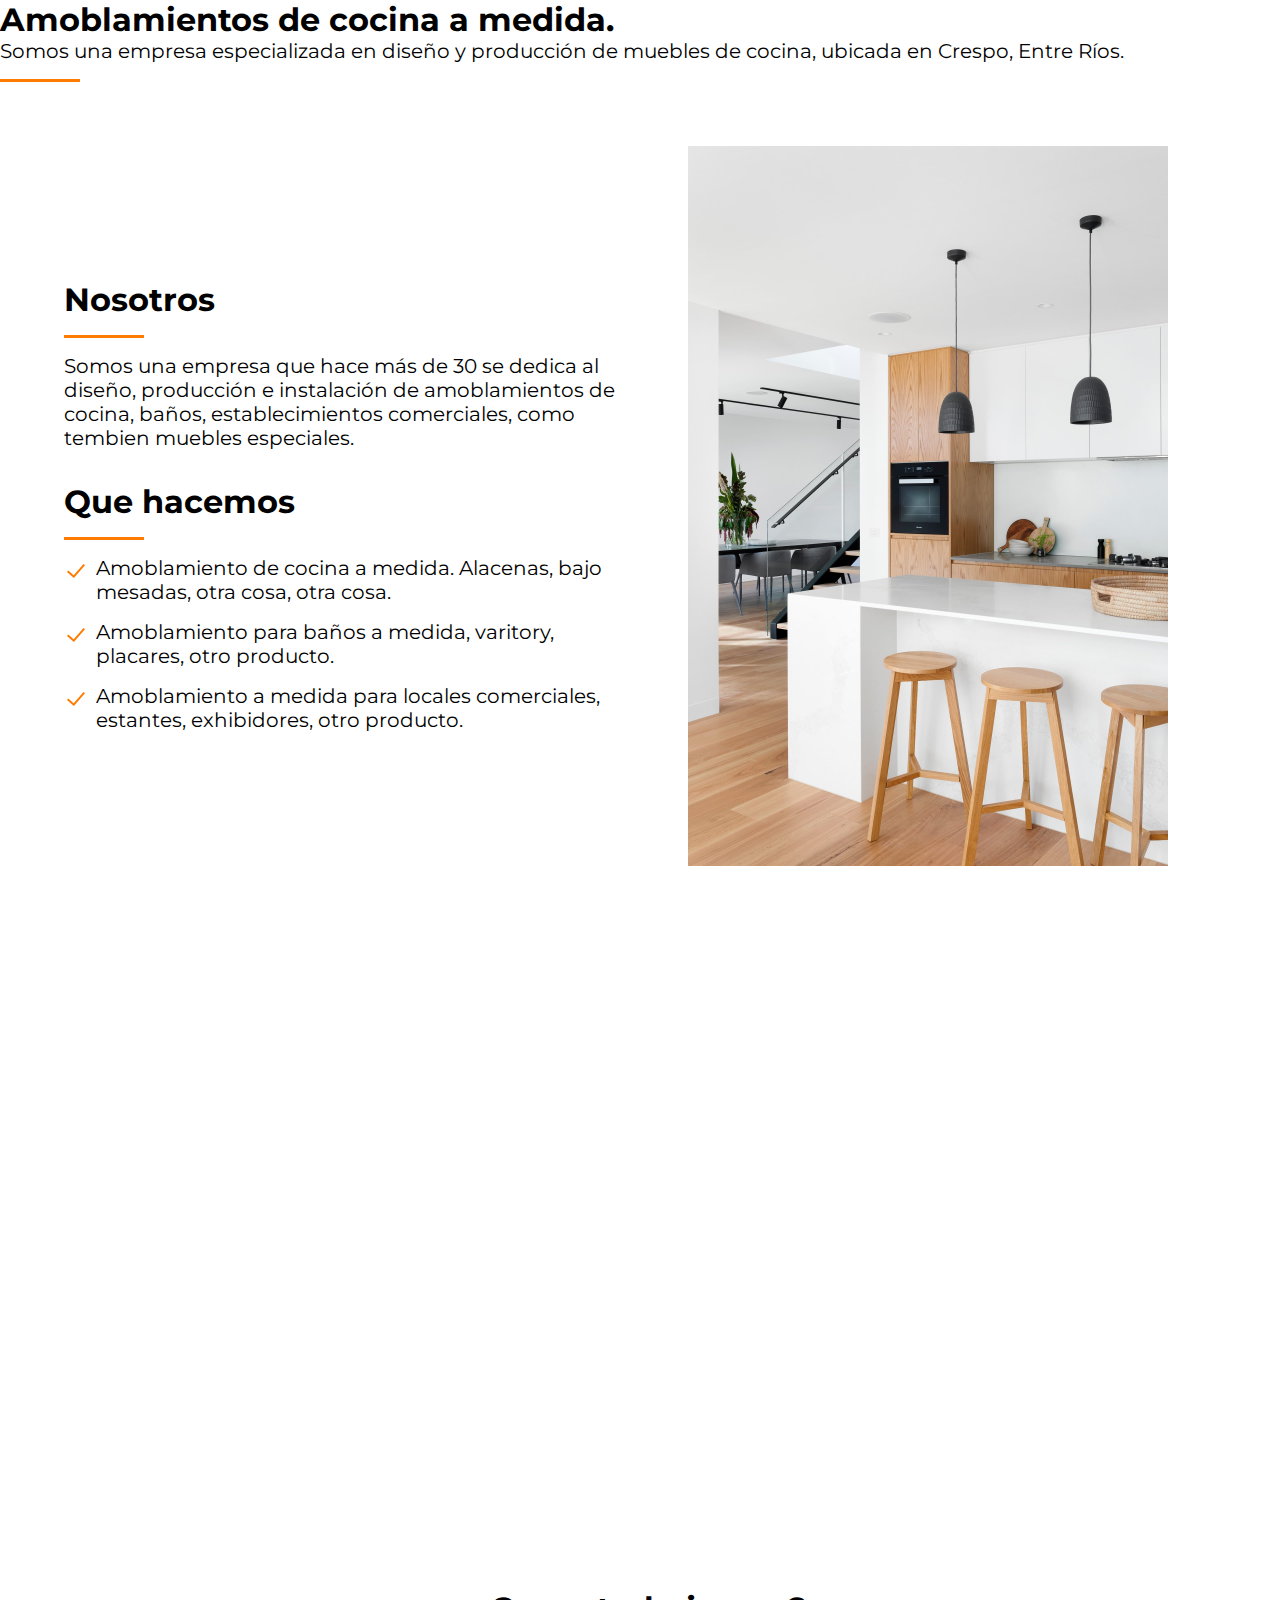
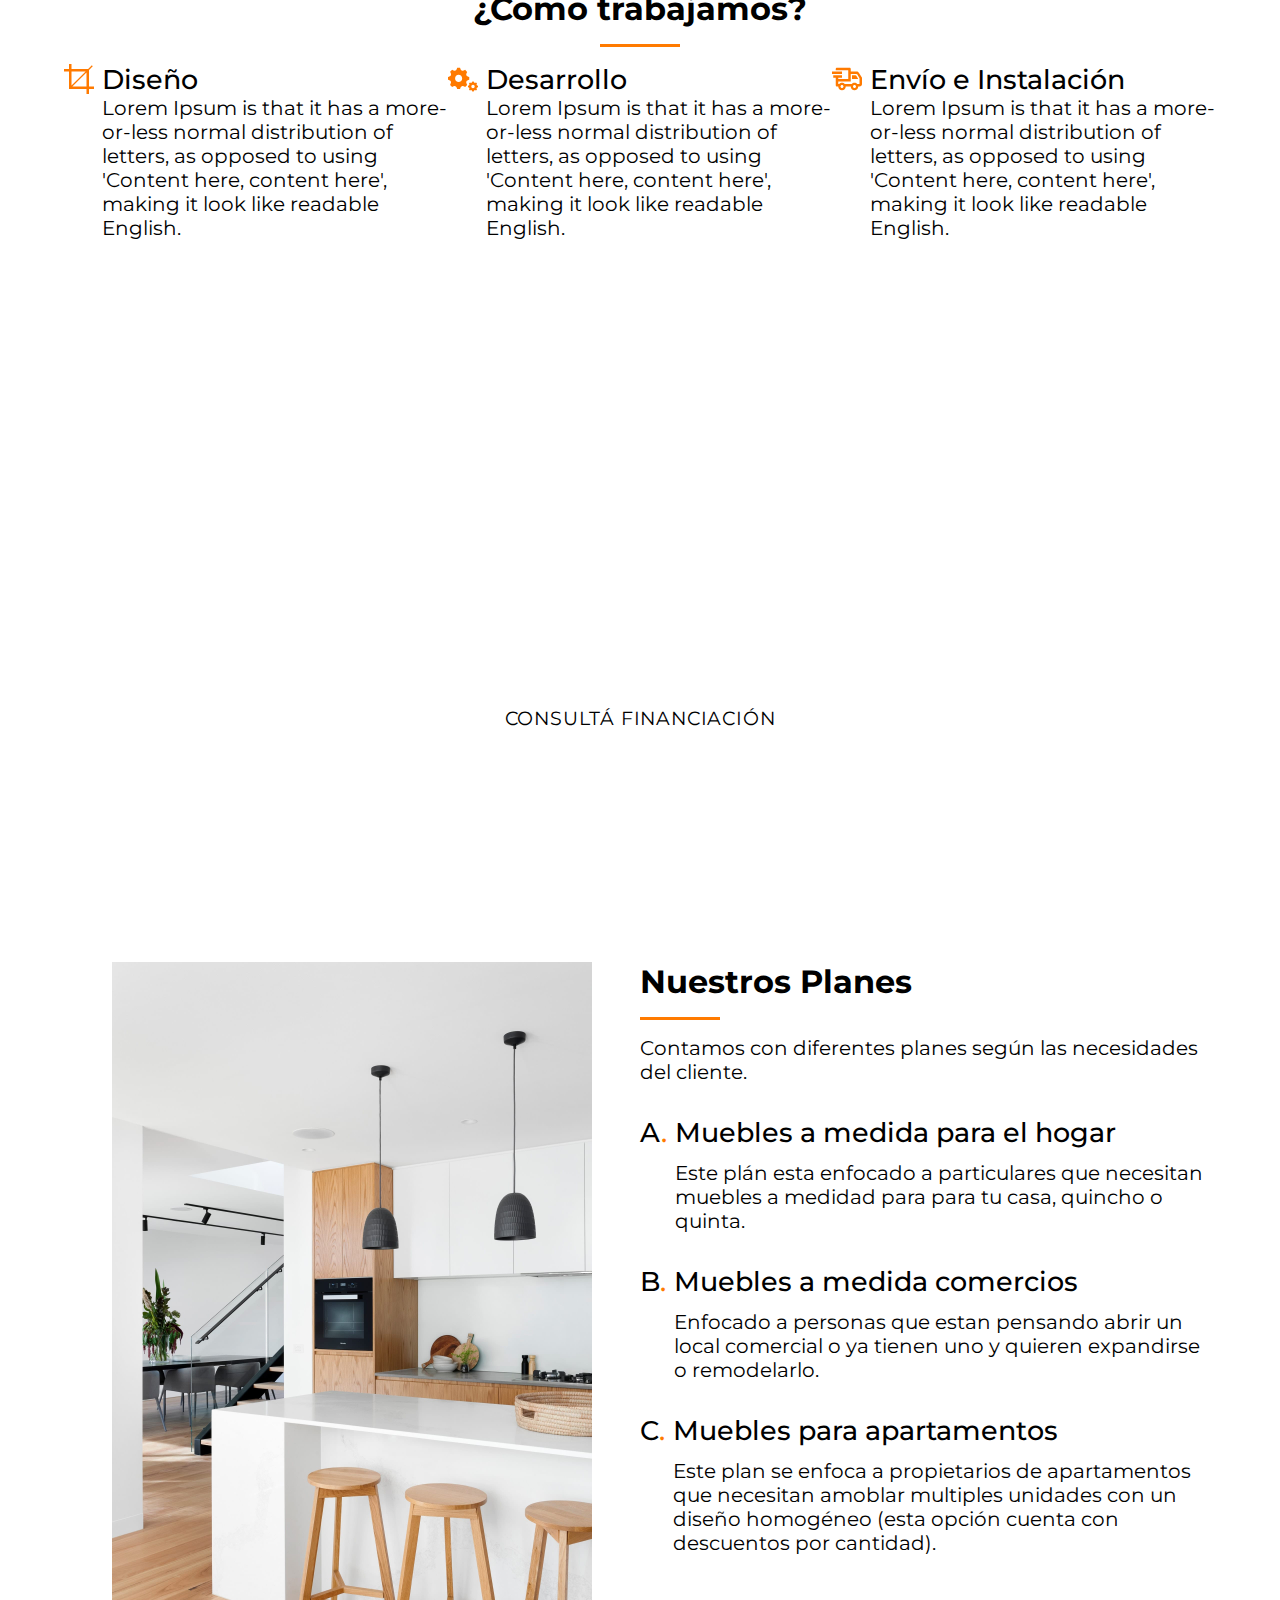
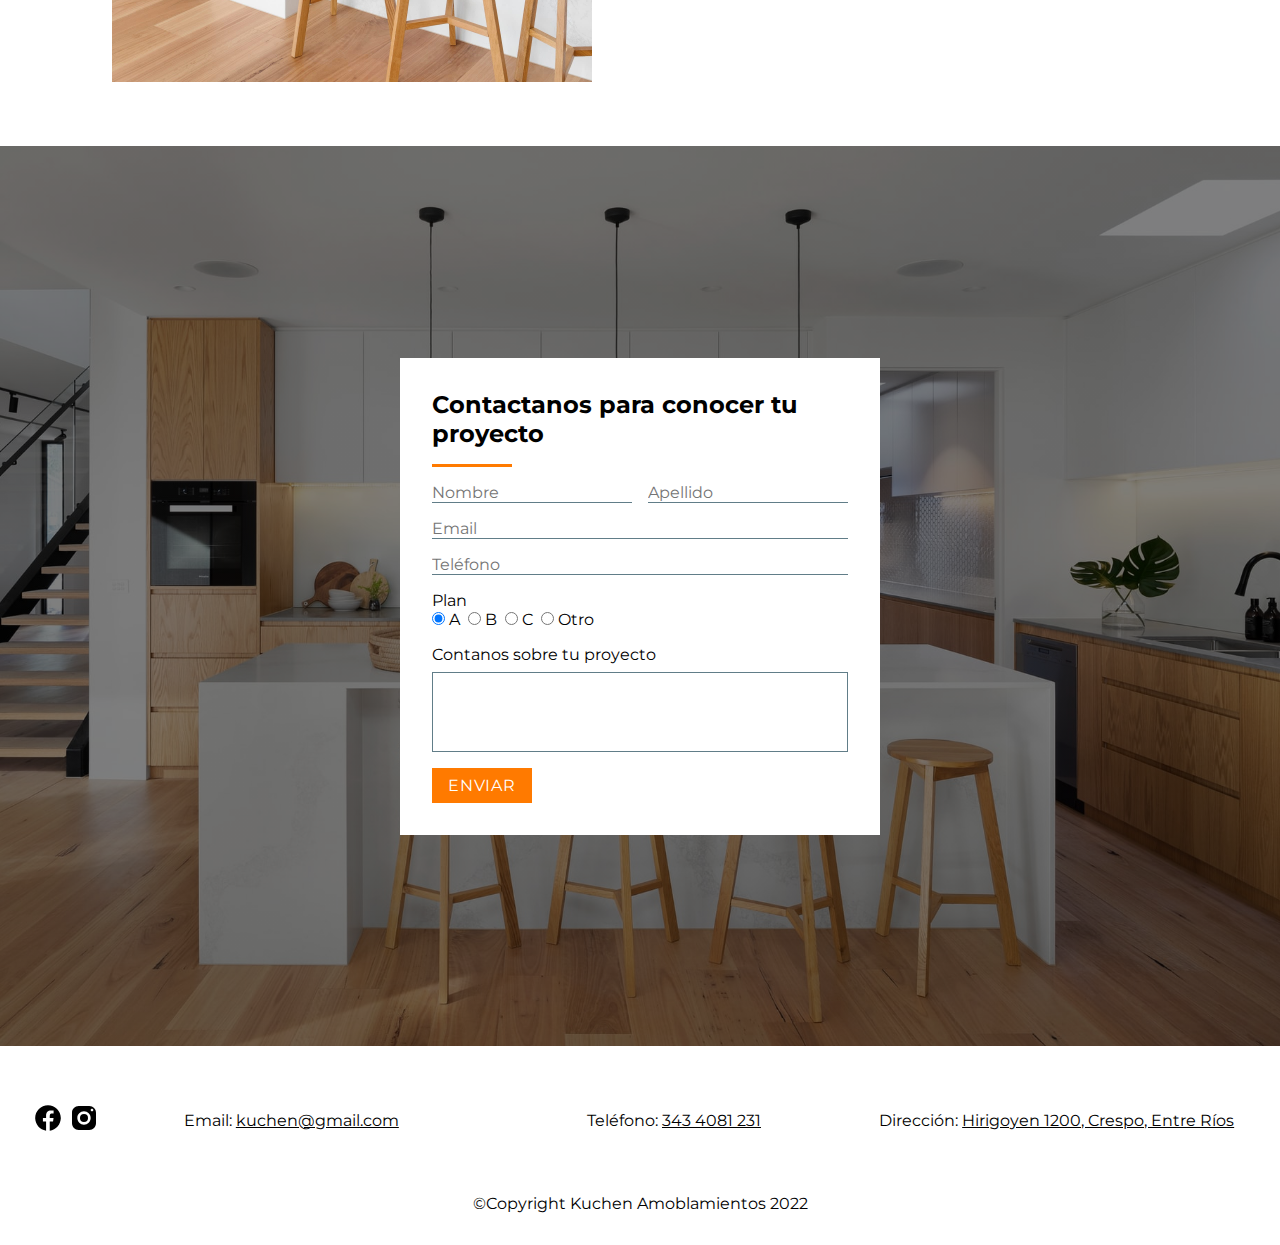
==== index.html @ b5114bfd "first commit" ====
<!DOCTYPE html>
<html lang="en">
    <head>
        <meta charset="UTF-8" />
        <meta http-equiv="X-UA-Compatible" content="IE=edge" />
        <meta name="viewport" content="width=device-width, initial-scale=1.0" />
        <title>Document</title>

        <link rel="stylesheet" href="./css/main.css" />
    </head>
    <body>
        <main>
        <section class="section1">
            <div>
                <h1>Amoblamientos de cocina a medida<span>.</span></h1>
                <p>
                    Somos una empresa especializada en diseño y producción de
                    muebles de cocina, ubicada en Crespo, Entre Ríos.
                </p>
                <span class="line-1"></span>
            </div>
        </section>

        <section class="section2">
            <div class="section2__left">
                <div>
                    <h2>Nosotros</h2>
                    <span class="line-1"></span>
                    <p>
                        Somos una empresa que hace más de 30 se dedica al
                        diseño, producción e instalación de amoblamientos de
                        cocina, baños, establecimientos comerciales, como
                        tembien muebles especiales.
                    </p>
                </div>
                <div>
                    <h2>Que hacemos</h2>
                    <span class="line-1"></span>
                    <div class="about__services">
                        <img
                            src="./assets/svg/check.svg"
                            alt="diseño de muebles de cocina"
                        />
                        <p>
                            Amoblamiento de cocina a medida. Alacenas, bajo
                            mesadas, otra cosa, otra cosa.
                        </p>
                        <img
                            src="./assets/svg/check.svg"
                            alt="diseño de muebles para baños"
                        />
                        <p>
                            Amoblamiento para baños a medida, varitory,
                            placares, otro producto.
                        </p>
                        <img
                            src="./assets/svg/check.svg"
                            alt="diseño de muebles comerciales"
                        />
                        <p>
                            Amoblamiento a medida para locales comerciales,
                            estantes, exhibidores, otro producto.
                        </p>
                    </div>
                </div>
            </div>

            <div class="section2__right">
                <img
                    src="./assets/images/image2.jpg"
                    alt="muebles a medida crespo"
                />
            </div>
        </section>

        <section class="section3">
            <div>
                <span>+30</span>
                <p>Años en el sector</p>
            </div>

            <div>
                <span>+250</span>
                <p>Trabajos completados</p>
            </div>

            <div>
                <span>+25</span>
                <p>Localidades</p>
            </div>
        </section>

        <section class="section4">
            <h2>¿Como trabajamos?</h2>
            <span class="line-1"></span>
            <div class="section4__items">
                <div class="section4__item">
                    <img
                        src="./assets/svg/design.svg"
                        alt="diseño de muebles"
                    />
                    <h3>Diseño</h3>
                    <p>
                        Lorem Ipsum is that it has a more-or-less normal
                        distribution of letters, as opposed to using 'Content
                        here, content here', making it look like readable
                        English.
                    </p>
                </div>

                <div class="section4__item">
                    <img
                        src="./assets/svg/development.svg"
                        alt="producción de muebles"
                    />
                    <h3>Desarrollo</h3>
                    <p>
                        Lorem Ipsum is that it has a more-or-less normal
                        distribution of letters, as opposed to using 'Content
                        here, content here', making it look like readable
                        English.
                    </p>
                </div>

                <div class="section4__item">
                    <img
                        src="./assets/svg/shipment.svg"
                        alt="envío e instalación de muebles"
                    />
                    <h3>Envío e Instalación</h3>
                    <p>
                        Lorem Ipsum is that it has a more-or-less normal
                        distribution of letters, as opposed to using 'Content
                        here, content here', making it look like readable
                        English.
                    </p>
                </div>
            </div>
        </section>

        <section class="section5">
            <button href="#contacto" class="btn-1">
                Consultá financiación
            </button>
        </section>




        <section class="section6">

            <div class="section6__left">
                <img src="./assets/images/image2.jpg" alt="mueblería en crespo"/>
            </div>
    
            <div class="section6__right">
                <h2>Nuestros Planes</h2>
                <span class="line-1"></span>
                <p>Contamos con diferentes planes según las necesidades del cliente.</p>
                <div class="plans__list">
              
                    <div class="plans__list--item">
                        <span class="plans__list--item-symbol">A<span class="plans__list--item-point">.</span></span>
                        <h3>Muebles a medida para el hogar</h3>
                        <p>Este plán esta enfocado a particulares que necesitan muebles a medidad para para tu casa, quincho o quinta.</p>
                    </div>
    
                    <div class="plans__list--item">
                        <span class="plans__list--item-symbol">B<span class="plans__list--item-point">.</span></span>
                        <h3>Muebles a medida comercios</h3>
                        <p>Enfocado a personas que estan pensando abrir un local comercial o ya tienen uno y quieren expandirse o remodelarlo.</p>
                    </div>
      
                    <div class="plans__list--item">
                        <span class="plans__list--item-symbol">C<span class="plans__list--item-point">.</span></span>
                        <h3>Muebles para apartamentos</h3>
                        <p>Este plan se enfoca a propietarios de apartamentos que necesitan amoblar multiples unidades con un diseño homogéneo (esta opción cuenta con descuentos por cantidad).</p>
                    </div>
                </div>
    
            </div>
    
        </section>

        <!-- Contact Section -->
        <section class="section7" >
            <div class="section7__contact" >
                    <h6>Contactanos para conocer tu proyecto</h6>
                    <span class="line-1"></span>
                    <form class="section7__form" autocomplete="off"  action="https://formsubmit.co/alejandrosuarezmd@gmail.com" method="POST">
                        <input type="hidden" name="_subject" value="Kuchen Web Email">
                        
                        <div class="section7__form--par-horizontal">
                            <input type="text" name="form-name" id="form-name" placeholder="Nombre" required/>
                            <input type="text" name="form-last-name" id="form-last-name" placeholder="Apellido" required/>
                        </div>
                        <div class="section7__form--par-vertical">
                            <input type="email" name="form-email" id="form-email" placeholder="Email" required/>
                            <input type="text" name="form-telefono" id="form-telefono" placeholder="Teléfono" required/>
                        </div>
                        <div class="section7__form--plans">
                            <span>Plan</span>
    
                            <div class="section7__form--plans-options">
    
                                <div>
                                    <input type="radio" id="form-plan" name="plan-option" value="plan-hogar" checked />
                                    <span>A</span>
                                </div>
    
                                <div>
                                    <input type="radio" id="form-plan" name="plan-option" value="plan-comercio"  />
                                    <span>B</span>
                                </div>
    
                                <div>
                                    <input type="radio" id="form-plan" name="plan-option" value="plan-apartamentos"  />
                                    <span>C</span>
                                </div>
    
                                <div>
                                    <input type="radio" id="form-plan" name="plan-option" value="plan-diferente"  />
                                    <span>Otro</span>
                                </div>
    
                            </div>
                        </div>
    
                        <div class="section7__form--message">
                            <span>Contanos sobre tu proyecto</span>
                            <textarea name="form-descripcion" id="form-descripcion"></textarea>
                        </div>
    
                        <button type="submit" class="btn-2">
                            Enviar
                        </button>
                    </form>
            </div>
        </section>
        </main>

        <footer>
            <div class="contact__data">
                <div>
                    <svg fill="#000000" xmlns="http://www.w3.org/2000/svg"  viewBox="0 0 30 30" width="24px" height="24px">    <path d="M15,3C8.373,3,3,8.373,3,15c0,6.016,4.432,10.984,10.206,11.852V18.18h-2.969v-3.154h2.969v-2.099c0-3.475,1.693-5,4.581-5 c1.383,0,2.115,0.103,2.461,0.149v2.753h-1.97c-1.226,0-1.654,1.163-1.654,2.473v1.724h3.593L19.73,18.18h-3.106v8.697 C22.481,26.083,27,21.075,27,15C27,8.373,21.627,3,15,3z"/></svg>
                    <svg fill="#000000" xmlns="http://www.w3.org/2000/svg"  viewBox="0 0 24 24" width="30px" height="30px">    <path d="M 8 3 C 5.239 3 3 5.239 3 8 L 3 16 C 3 18.761 5.239 21 8 21 L 16 21 C 18.761 21 21 18.761 21 16 L 21 8 C 21 5.239 18.761 3 16 3 L 8 3 z M 18 5 C 18.552 5 19 5.448 19 6 C 19 6.552 18.552 7 18 7 C 17.448 7 17 6.552 17 6 C 17 5.448 17.448 5 18 5 z M 12 7 C 14.761 7 17 9.239 17 12 C 17 14.761 14.761 17 12 17 C 9.239 17 7 14.761 7 12 C 7 9.239 9.239 7 12 7 z M 12 9 A 3 3 0 0 0 9 12 A 3 3 0 0 0 12 15 A 3 3 0 0 0 15 12 A 3 3 0 0 0 12 9 z"/></svg>
                </div>
                <div>
                    <span>Email:</span>
                    <span>kuchen@gmail.com</span>
                </div>
                <div>
                    <span>Teléfono:</span>
                    <span>343 4081 231</span>
                </div>
                <div>
                    <span>Dirección:</span>
                    <a target="_blank" href="https://www.google.com.ar/maps/place/Kuchen+Amoblamientos/@-32.0184305,-60.4236094,11z/data=!4m9!1m2!2m1!1skuchen!3m5!1s0x95b4249e51fc93cd:0xf3dab4646dc67d2e!8m2!3d-32.035239!4d-60.3058665!15sCgZrdWNoZW6SARZmdXJuaXR1cmVfbWFudWZhY3R1cmVy">Hirigoyen 1200, Crespo, Entre Ríos</a>
                </div>
            </div>
    
            <div class="copyright">©Copyright Kuchen Amoblamientos 2022</div>
        </footer>

    </body>
</html>
---- css/main.css ----
@import url("https://fonts.googleapis.com/css2?family=Montserrat:wght@300;400;500;600;700&display=swap");
*,
*:before,
*:after {
  box-sizing: inherit;
  margin: 0;
  padding: 0;
  font-family: "Montserrat", sans-serif;
}

html {
  box-sizing: border-box;
}

h2 {
  font-size: 2rem;
}

p {
  font-size: 1.25rem;
}

h3 {
  font-size: 1.7rem;
}

@media (max-width: 50em) {
  h3 {
    font-size: 1.6rem;
  }
}
@media (max-width: 37.5em) {
  h3 {
    font-size: 1.3rem;
  }
}
@media (max-width: 37.5em) {
  h2 {
    font-size: 1.5rem;
  }

  p {
    font-size: 1rem;
  }
}
body::-webkit-scrollbar {
  width: 12px;
}
body::-webkit-scrollbar-track {
  background: #fff;
}
body::-webkit-scrollbar-thumb {
  background-color: #ff7a00;
  /* color of the scroll thumb */
  border-radius: 20px;
  /* roundness of the scroll thumb */
  border: 3px solid #fff;
  /* creates padding around scroll thumb */
}
body::-webkit-scrollbar-thumb:hover {
  background-color: #fc871a;
}

footer {
  padding: 2rem;
}

.contact__data {
  display: grid;
  grid-template-columns: max-content repeat(3, 1fr);
  justify-items: center;
  align-items: center;
}
@media (max-width: 50em) {
  .contact__data {
    grid-template-columns: 1fr;
    row-gap: 1rem;
  }
}
.contact__data > div:first-child > svg {
  height: 5rem;
  width: 2rem;
  cursor: pointer;
  fill: #000;
  transition: 300ms all;
}
.contact__data > div:first-child > svg:hover {
  fill: #ff7a00;
}
.contact__data > div > span:last-child {
  text-decoration: underline;
  cursor: pointer;
  transition: 300ms all;
}
.contact__data > div > a {
  color: #000;
  transition: 300ms all;
}
.contact__data > div > a:hover {
  color: #ff7a00;
}
.contact__data > div > span:last-child:hover {
  color: #ff7a00;
}

.copyright {
  text-align: center;
  margin-top: 2rem;
}

.btn-1 {
  background-color: #fff;
  border: none;
  color: #000;
  padding: 1rem 2rem;
  cursor: pointer;
  font-size: 1.2rem;
  font-family: "Montserrat", sans-serif;
  font-weight: 400;
  text-transform: uppercase;
  letter-spacing: 0.05rem;
  transition: all 300ms;
}
.btn-1:hover {
  background-color: #ff7a00;
  color: #fff;
  transform: translate(1px, -2px);
}
@media (max-width: 800px) {
  .btn-1 {
    background-color: #fff;
    border: none;
    color: black;
    padding: 1rem 2rem;
    cursor: pointer;
    font-size: 1rem;
    font-weight: 400;
    text-transform: uppercase;
    letter-spacing: 0.05rem;
    transition: all 0.4s;
  }
}

.btn-2 {
  background-color: #ff7a00;
  border: none;
  color: #fff;
  padding: 0.5rem 1rem;
  cursor: pointer;
  font-size: 1rem;
  font-weight: 400;
  text-transform: uppercase;
  letter-spacing: 0.05rem;
  transition: all 300ms;
  margin-top: 1rem;
}
.btn-2:hover {
  background-color: #fc871a;
}
@media (max-width: 600px) {
  .btn-2 {
    width: 100%;
  }
}

.line-1 {
  background-color: #ff7a00;
  display: block;
  height: 3px;
  width: 5rem;
  margin: 1rem 0;
}

transition .section1 {
  background-image: linear-gradient(to bottom, rgba(0, 0, 0, 0.5), rgba(0, 0, 0, 0.5)), url("../../assets/images/image1.jpg");
  background-size: cover;
  background-position: center;
  min-height: 100vh;
  width: 100%;
  color: #fff;
  align-items: center;
  display: grid;
}
transition .section1 > div {
  margin-left: 5rem;
  max-width: 40%;
}
transition .section1 > div > h1 {
  text-transform: uppercase;
  margin-bottom: 0.5rem;
  font-size: 2.5rem;
  font-weight: 700;
}
transition .section1 > div > h1 > span {
  color: #ff7a00;
  font-size: inherit;
}
transition .section1 > div > p {
  font-size: 1.5rem;
  font-weight: 500;
}
@media (max-width: 65.62em) {
  transition .section1 > div {
    margin-left: 2rem;
    max-width: 60%;
  }
}
@media (max-width: 50em) {
  transition .section1 > div {
    margin-left: 1rem;
    max-width: 80%;
  }
  transition .section1 > div > h1 {
    font-size: 2.25rem;
  }
  transition .section1 > div > p {
    font-size: 1.25rem;
  }
}
@media (max-width: 37.5em) {
  transition .section1 > div {
    margin: 1rem;
    max-width: 100%;
  }
  transition .section1 > div > h1 {
    font-size: 2rem;
  }
  transition .section1 > div > p {
    font-size: 1rem;
  }
}

.section2 {
  min-height: 80vh;
  display: grid;
  grid-template-columns: 1fr 1fr;
  margin: 4rem;
}
.section2__left {
  display: flex;
  flex-direction: column;
  justify-content: center;
}
.section2__left > div:last-child {
  margin-top: 2rem;
}
.section2__left > div:last-child > .about__services {
  display: grid;
  grid-template-columns: min-content 1fr;
  align-items: start;
  row-gap: 1rem;
  column-gap: 0.5rem;
}
.section2__left > div:last-child > .about__services > img {
  margin-top: 3px;
}
.section2__right {
  display: flex;
  justify-content: center;
  align-items: center;
}
.section2__right > img {
  height: 80vh;
  max-height: 1000px;
  width: auto;
}
@media (max-width: 50em) {
  .section2 {
    grid-template-columns: 1fr;
    margin: 1.5rem;
    gap: 2rem;
  }
  .section2__right > img {
    height: auto;
    width: 100%;
  }
}
@media (max-width: 37.5em) {
  .section2 {
    grid-template-columns: 1fr;
    margin: 1rem;
  }
}

.section3 {
  min-height: 40vh;
  background-image: linear-gradient(to bottom, rgba(0, 0, 0, 0.5), rgba(0, 0, 0, 0.5)), url("../../assets/images/image1.jpg");
  background-size: cover;
  background-position: center;
  background-attachment: fixed;
  color: #fff;
  padding: 3rem;
  display: grid;
  align-items: center;
  justify-items: center;
  grid-template-columns: repeat(3, 1fr);
}
@media (max-width: 50em) {
  .section3 {
    padding: 1.5rem;
    display: grid;
    align-items: center;
    justify-items: center;
    grid-template-columns: 1fr;
    row-gap: 1.5rem;
  }
}
.section3 > div {
  display: flex;
  flex-direction: column;
  justify-content: center;
  align-items: center;
}
.section3 > div > span {
  font-weight: 600;
  font-size: 2rem;
  letter-spacing: 0.08rem;
}

.section4 {
  min-height: 80vh;
  display: flex;
  justify-content: center;
  flex-direction: column;
  align-items: center;
  margin: 4rem;
}
.section4__items {
  display: grid;
  grid-template-columns: repeat(3, 1fr);
}
.section4__item {
  display: grid;
  grid-template-columns: min-content 1fr;
  align-items: center;
  column-gap: 0.5rem;
}
.section4__item > h3 {
  font-weight: 500;
}
.section4__item > img {
  height: 30px;
  width: 30px;
}
.section4__item > p {
  grid-column: 2/3;
}
@media (max-width: 50em) {
  .section4 {
    margin: 1.5rem;
  }
  .section4__items {
    grid-template-columns: 1fr;
    row-gap: 2rem;
  }
}
@media (max-width: 37.5em) {
  .section4 {
    margin: 1rem;
  }
}

.section5 {
  min-height: 40vh;
  background-image: linear-gradient(to bottom, rgba(0, 0, 0, 0.5), rgba(0, 0, 0, 0.5)), url("../../assets/images/image2.jpg");
  background-size: cover;
  background-position: center;
  background-attachment: fixed;
  color: #fff;
  padding: 3rem;
  display: flex;
  align-items: center;
  justify-content: center;
}

.section6 {
  min-height: 80vh;
  display: grid;
  grid-template-columns: 1fr 1fr;
  margin: 4rem;
}
@media (max-width: 50em) {
  .section6 {
    grid-template-columns: 1fr;
    margin: 1.5rem;
    row-gap: 2rem;
  }
}
@media (max-width: 37.5em) {
  .section6 {
    margin: 1rem;
    row-gap: 1.5rem;
  }
}
.section6__left {
  display: flex;
  justify-content: center;
  align-items: center;
}
.section6__left > img {
  height: 80vh;
  max-height: 1000px;
  width: auto;
}
@media (max-width: 50em) {
  .section6__left > img {
    height: auto;
    width: 100%;
  }
}
.section6__right .plans__list {
  display: grid;
  grid-template-columns: 1fr;
  row-gap: 2rem;
  margin-top: 2rem;
}
@media (max-width: 65.62em) {
  .section6__right .plans__list {
    margin-top: 1rem;
  }
}
.section6__right .plans__list--item {
  display: grid;
  grid-template-columns: min-content 1fr;
  column-gap: 0.5rem;
  row-gap: 0.75rem;
}
.section6__right .plans__list--item > h3 {
  font-weight: 500;
}
.section6__right .plans__list--item > p {
  grid-column: 2/3;
}
.section6__right .plans__list--item-symbol {
  font-weight: 500;
  font-size: 1.7rem;
}
@media (max-width: 50em) {
  .section6__right .plans__list--item-symbol {
    font-size: 1.6rem;
  }
}
@media (max-width: 37.5em) {
  .section6__right .plans__list--item-symbol {
    font-size: 1.3rem;
  }
}
.section6__right .plans__list--item-point {
  color: #ff7a00;
  font-size: inherit;
}

.section7 {
  align-items: center;
  background-image: linear-gradient(to bottom, rgba(0, 0, 0, 0.5), rgba(0, 0, 0, 0.5)), url("../../assets/images/image1.jpg");
  background-position: center;
  background-size: cover;
  display: flex;
  justify-content: center;
  min-height: 100vh;
}
.section7__contact {
  background-color: #fff;
  display: flex;
  flex-direction: column;
  padding: 2rem;
  width: 30rem;
}
@media (max-width: 37.5em) {
  .section7__contact {
    display: flex;
    flex-direction: column;
    padding: 1rem;
    margin: 1rem;
    width: 25rem;
  }
}
.section7__contact > h6 {
  font-size: 1.5rem;
}
@media (max-width: 50em) {
  .section7__contact > h6 {
    font-size: 1.3rem;
  }
}
@media (max-width: 37.5em) {
  .section7__contact > h6 {
    font-size: 1.1rem;
  }
}
.section7__form > div > input {
  outline: 0;
  border-width: 0 0 1px;
  border-color: #617d88;
  font-size: 1rem;
}
.section7__form--par-horizontal {
  display: flex;
  justify-content: space-between;
  margin-bottom: 1rem;
}
@media (max-width: 50em) {
  .section7__form--par-horizontal {
    display: flex;
    flex-direction: column;
    margin-bottom: 1rem;
  }
  .section7__form--par-horizontal > input:first-child {
    margin-bottom: 1rem;
  }
}
.section7__form--par-horizontal > input {
  width: 48%;
}
@media (max-width: 50em) {
  .section7__form--par-horizontal > input {
    width: 100%;
  }
}
.section7__form--par-vertical {
  display: flex;
  flex-direction: column;
}
.section7__form--par-vertical > input {
  width: 100%;
  margin-bottom: 1rem;
}
.section7__form--plans-options {
  display: flex;
}
.section7__form--plans-options > div {
  margin-right: 0.5rem;
  display: inline-block;
}
.section7__form--message {
  display: flex;
  flex-direction: column;
  margin-top: 1rem;
}
.section7__form--message > textarea {
  height: 5rem;
  width: 100%;
  resize: none;
  outline: 0;
  border-color: #617d88;
  font-size: 0.9rem;
  margin-top: 0.5rem;
}

/*# sourceMappingURL=main.css.map */
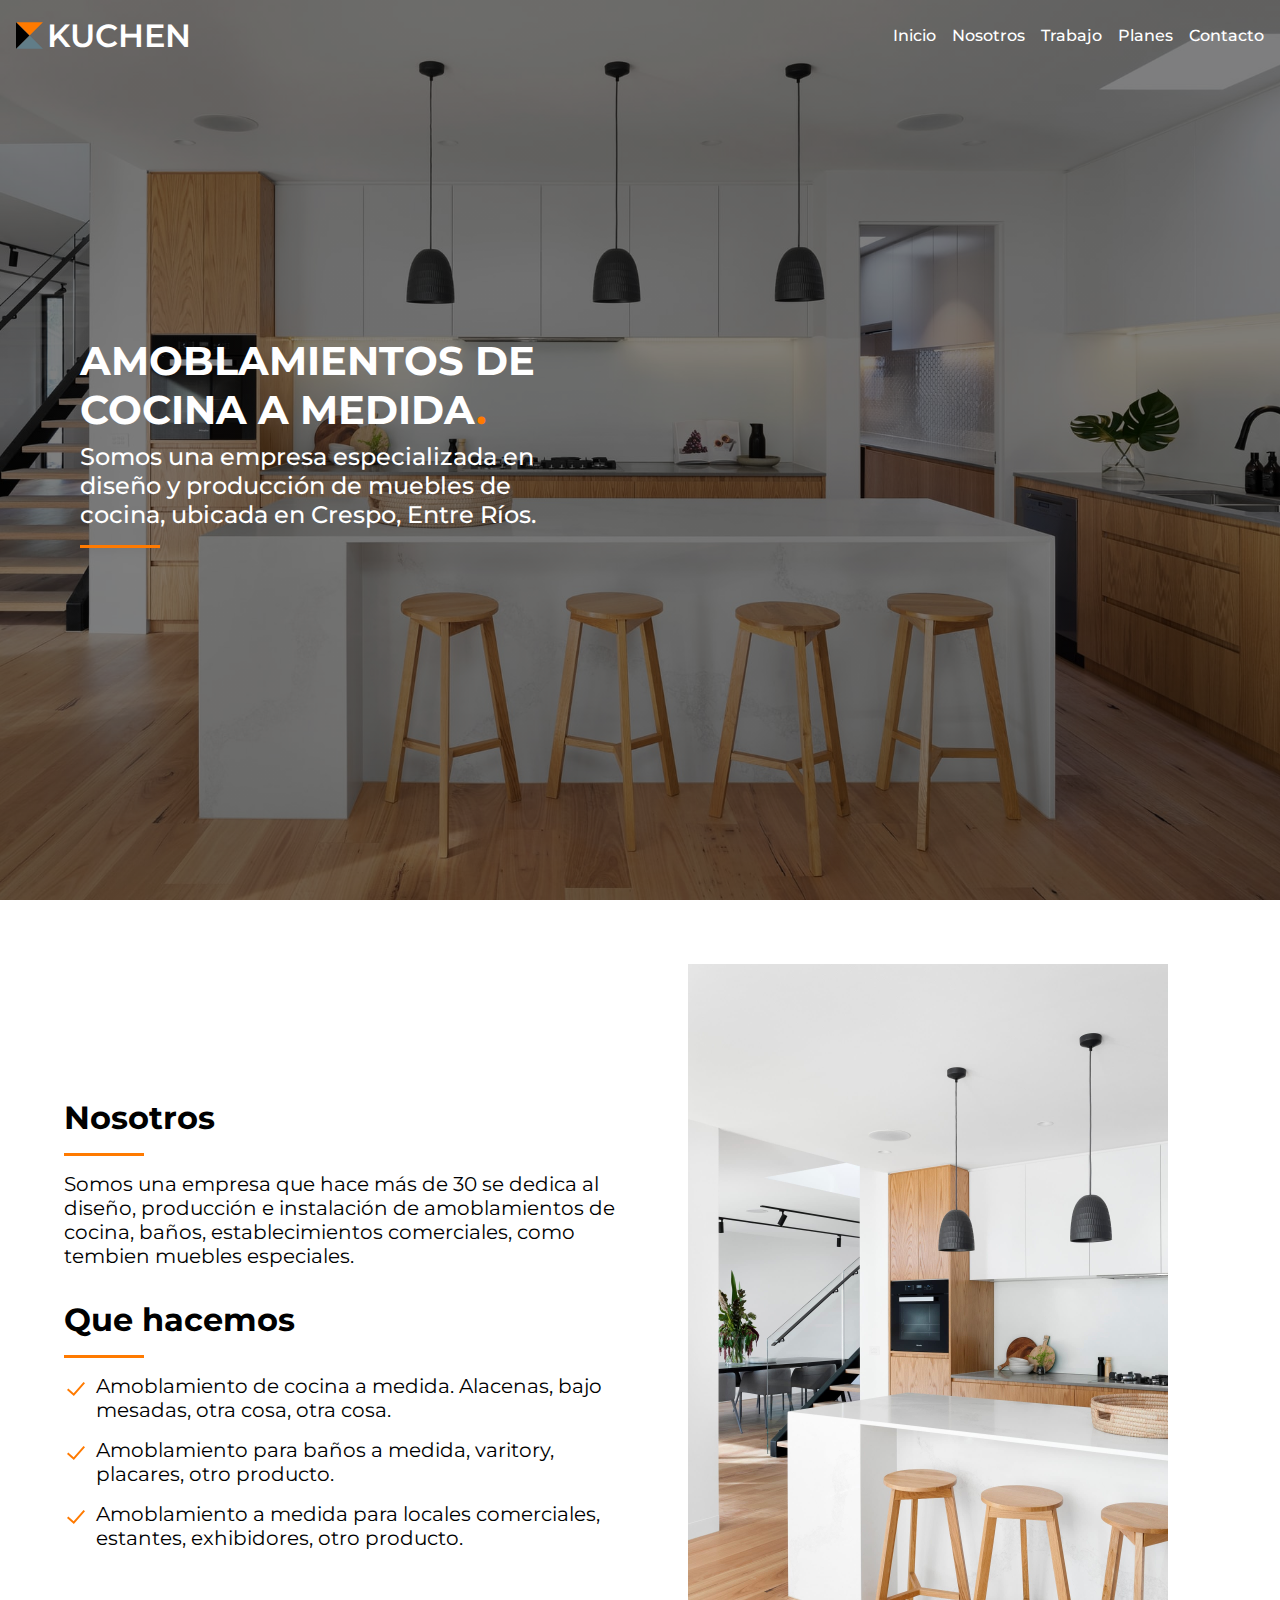
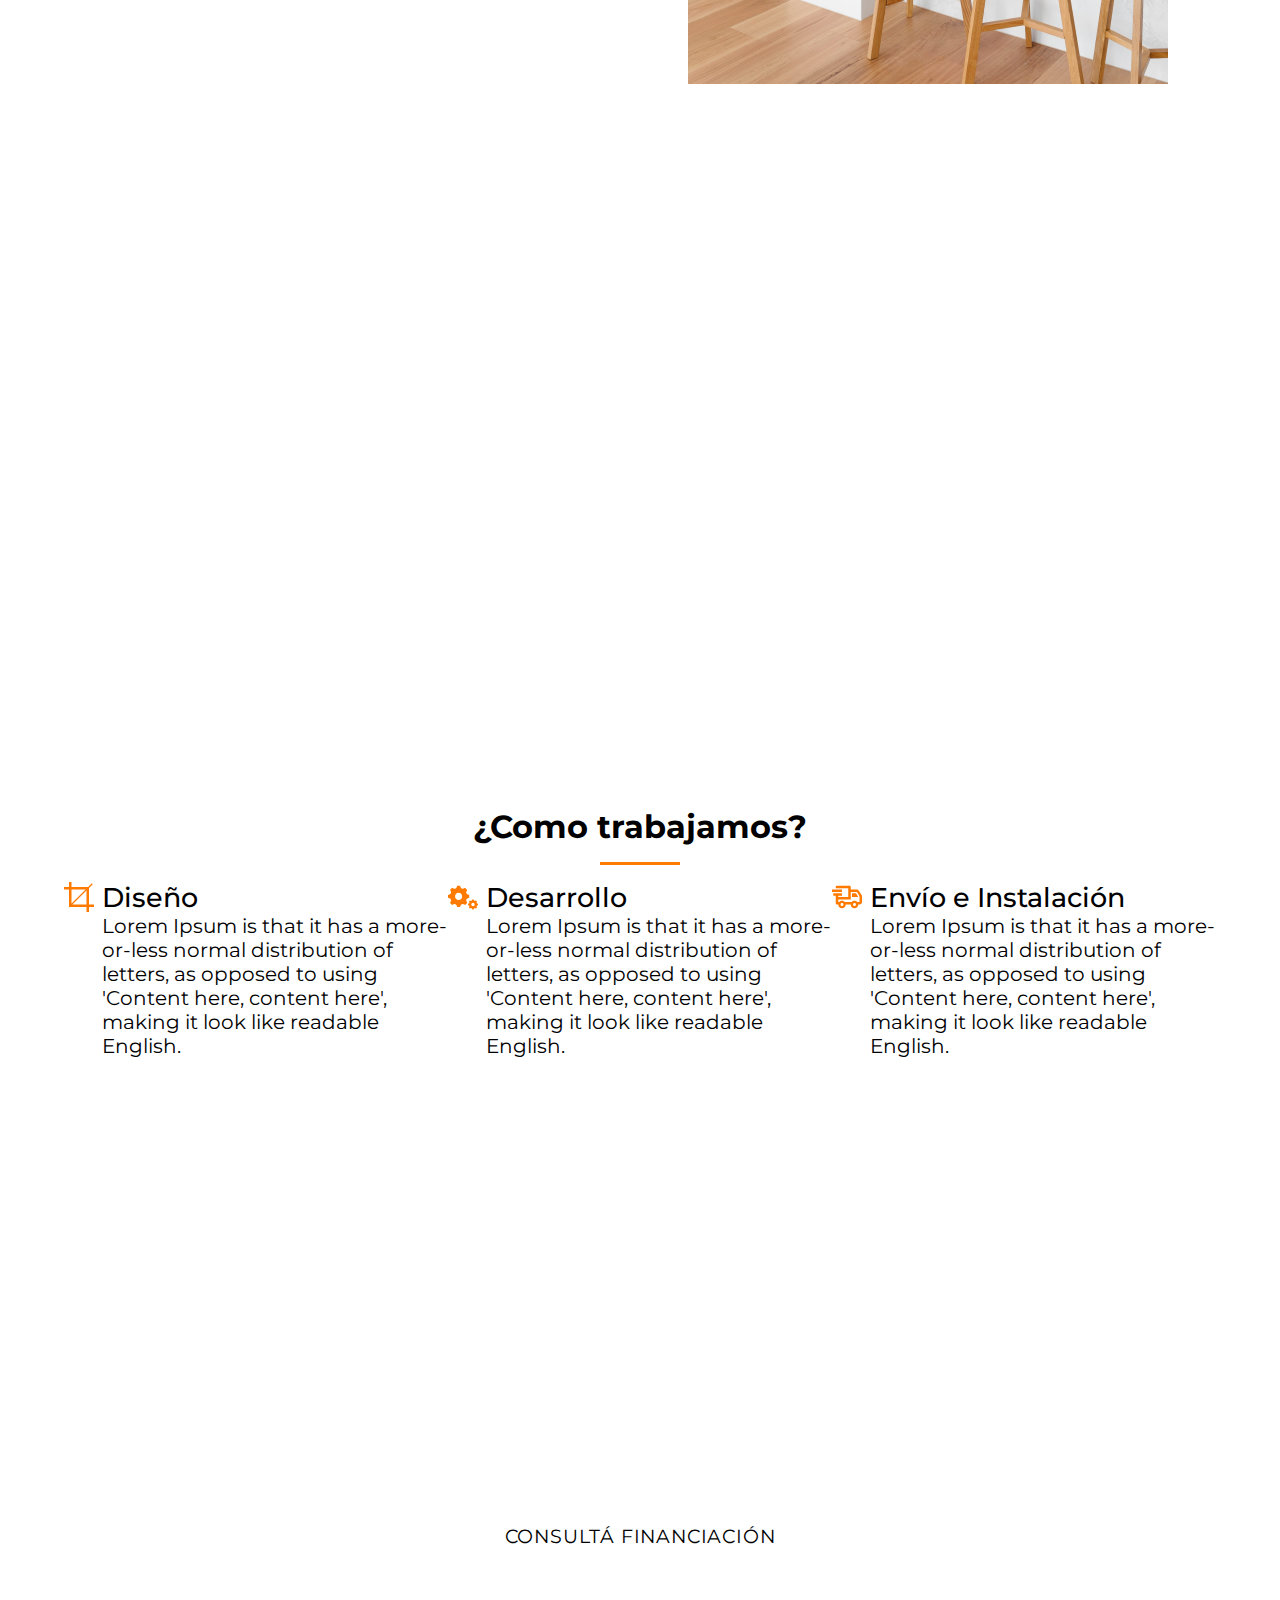
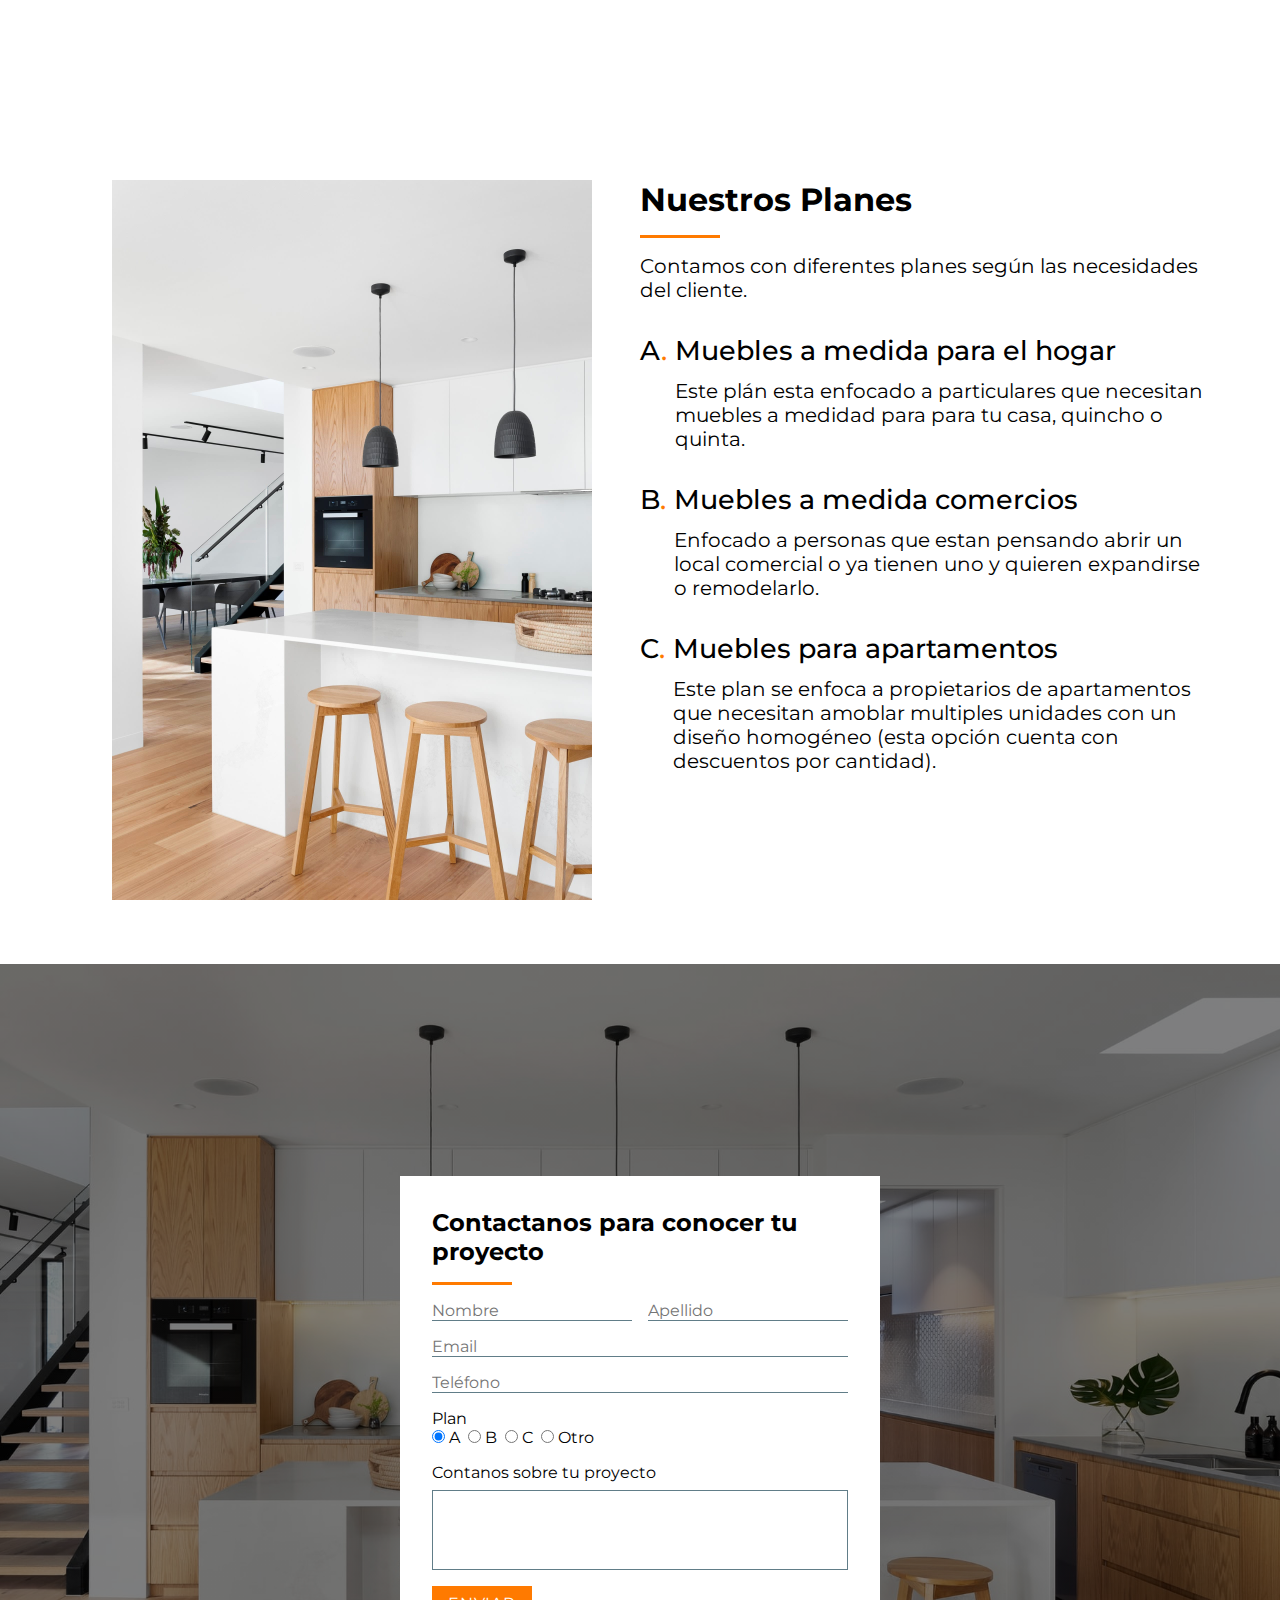
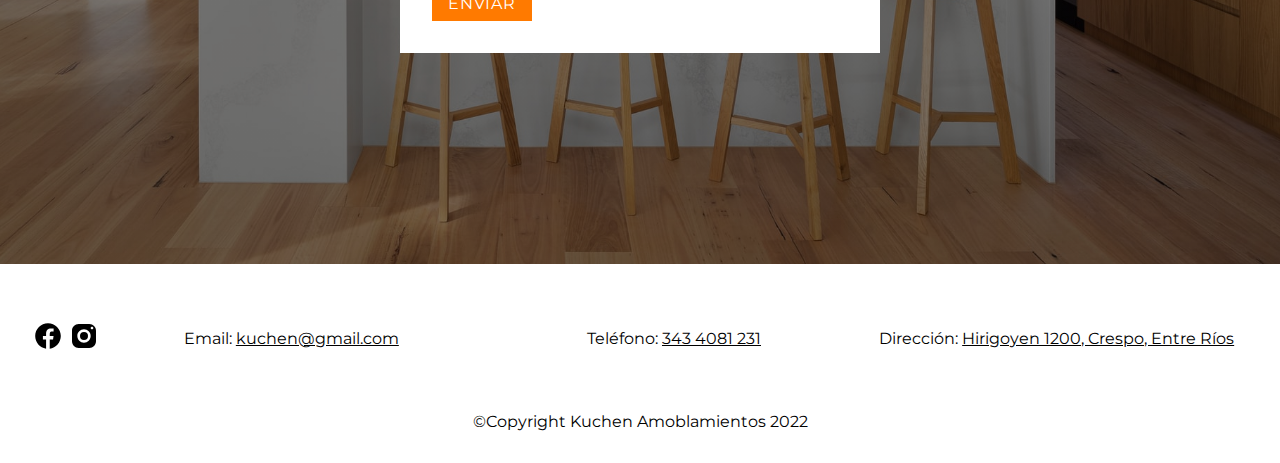
==== commit 23133d18: "Navigation functionality added" ====
--- a/index.html
+++ b/index.html
@@ -1,14 +1,55 @@
 <!DOCTYPE html>
-<html lang="en">
+<html lang="es">
     <head>
         <meta charset="UTF-8" />
         <meta http-equiv="X-UA-Compatible" content="IE=edge" />
         <meta name="viewport" content="width=device-width, initial-scale=1.0" />
-        <title>Document</title>
-
+
+        <!-- This is for google descriptions -->
+        <meta name="description" content="Fabrica de muebles a medida en Crespo, Entre Ríos. Nos dedicamos al diseño, fabricación e instalacion de muebles a medida." />
+
+        <title>Amoblamientos a medida</title>
+
+        <!-- My CSS-->
         <link rel="stylesheet" href="./css/main.css" />
     </head>
     <body>
+        <header id="header" class="header">
+            <!-- Logo -->
+            <div class="logo">
+                <img
+                    src="./assets/svg/Logo.svg"
+                    alt="Kuchen amoblamientos crespo entre ríos"
+                />
+                <span>kuchen</span>
+            </div>
+
+            <nav class="responsive__menu" id="menu-responsive">
+                <ul>
+                    <li><a class="navigation-link" href="#">inicio</a></li>
+                    <li>
+                        <a class="navigation-link" href="#nosotros">nosotros</a>
+                    </li>
+                    <li>
+                        <a class="navigation-link" href="#trabajo"
+                            >trabajo</a
+                        >
+                    </li>
+                    <li>
+                        <a class="navigation-link" href="#planes">planes</a>
+                    </li>
+                    <li>
+                        <a class="navigation-link" href="#contacto">contacto</a>
+                    </li>
+                </ul>
+            </nav>
+
+            <div class="nav__icon" id="navicon">
+                <span></span>
+                <span></span>
+            </div>
+        </header>
+
         <main>
         <section class="section1">
             <div>
@@ -21,7 +62,8 @@
             </div>
         </section>
 
-        <section class="section2">
+        <span id="nosotros"></span>
+        <section class="section2" >
             <div class="section2__left">
                 <div>
                     <h2>Nosotros</h2>
@@ -73,6 +115,7 @@
             </div>
         </section>
 
+        
         <section class="section3">
             <div>
                 <span>+30</span>
@@ -90,6 +133,7 @@
             </div>
         </section>
 
+        <span id="trabajo"></span>
         <section class="section4">
             <h2>¿Como trabajamos?</h2>
             <span class="line-1"></span>
@@ -146,7 +190,7 @@
 
 
 
-
+        <span id="planes"></span>
         <section class="section6">
 
             <div class="section6__left">
@@ -183,6 +227,7 @@
         </section>
 
         <!-- Contact Section -->
+        <span id="contacto"></span>
         <section class="section7" >
             <div class="section7__contact" >
                     <h6>Contactanos para conocer tu proyecto</h6>
@@ -242,8 +287,18 @@
         <footer>
             <div class="contact__data">
                 <div>
-                    <svg fill="#000000" xmlns="http://www.w3.org/2000/svg"  viewBox="0 0 30 30" width="24px" height="24px">    <path d="M15,3C8.373,3,3,8.373,3,15c0,6.016,4.432,10.984,10.206,11.852V18.18h-2.969v-3.154h2.969v-2.099c0-3.475,1.693-5,4.581-5 c1.383,0,2.115,0.103,2.461,0.149v2.753h-1.97c-1.226,0-1.654,1.163-1.654,2.473v1.724h3.593L19.73,18.18h-3.106v8.697 C22.481,26.083,27,21.075,27,15C27,8.373,21.627,3,15,3z"/></svg>
-                    <svg fill="#000000" xmlns="http://www.w3.org/2000/svg"  viewBox="0 0 24 24" width="30px" height="30px">    <path d="M 8 3 C 5.239 3 3 5.239 3 8 L 3 16 C 3 18.761 5.239 21 8 21 L 16 21 C 18.761 21 21 18.761 21 16 L 21 8 C 21 5.239 18.761 3 16 3 L 8 3 z M 18 5 C 18.552 5 19 5.448 19 6 C 19 6.552 18.552 7 18 7 C 17.448 7 17 6.552 17 6 C 17 5.448 17.448 5 18 5 z M 12 7 C 14.761 7 17 9.239 17 12 C 17 14.761 14.761 17 12 17 C 9.239 17 7 14.761 7 12 C 7 9.239 9.239 7 12 7 z M 12 9 A 3 3 0 0 0 9 12 A 3 3 0 0 0 12 15 A 3 3 0 0 0 15 12 A 3 3 0 0 0 12 9 z"/></svg>
+                    <a rel="nofollow" target="_blank" href="https://es-la.facebook.com/kuchen.amoblamientos/">
+                        <svg fill="#000000" xmlns="http://www.w3.org/2000/svg"  viewBox="0 0 30 30" width="24px" height="24px">
+                            <path d="M15,3C8.373,3,3,8.373,3,15c0,6.016,4.432,10.984,10.206,11.852V18.18h-2.969v-3.154h2.969v-2.099c0-3.475,1.693-5,4.581-5 c1.383,0,2.115,0.103,2.461,0.149v2.753h-1.97c-1.226,0-1.654,1.163-1.654,2.473v1.724h3.593L19.73,18.18h-3.106v8.697 C22.481,26.083,27,21.075,27,15C27,8.373,21.627,3,15,3z"/>
+                        </svg>
+                    </a>
+
+                    <a rel="nofollow" target="_blank" href="https://es-la.facebook.com/kuchen.amoblamientos/">
+                        
+                        <svg fill="#000000" xmlns="http://www.w3.org/2000/svg"  viewBox="0 0 24 24" width="30px" height="30px">    <path d="M 8 3 C 5.239 3 3 5.239 3 8 L 3 16 C 3 18.761 5.239 21 8 21 L 16 21 C 18.761 21 21 18.761 21 16 L 21 8 C 21 5.239 18.761 3 16 3 L 8 3 z M 18 5 C 18.552 5 19 5.448 19 6 C 19 6.552 18.552 7 18 7 C 17.448 7 17 6.552 17 6 C 17 5.448 17.448 5 18 5 z M 12 7 C 14.761 7 17 9.239 17 12 C 17 14.761 14.761 17 12 17 C 9.239 17 7 14.761 7 12 C 7 9.239 9.239 7 12 7 z M 12 9 A 3 3 0 0 0 9 12 A 3 3 0 0 0 12 15 A 3 3 0 0 0 15 12 A 3 3 0 0 0 12 9 z"/></svg>
+                    </a>
+
+                   
                 </div>
                 <div>
                     <span>Email:</span>
@@ -255,12 +310,15 @@
                 </div>
                 <div>
                     <span>Dirección:</span>
-                    <a target="_blank" href="https://www.google.com.ar/maps/place/Kuchen+Amoblamientos/@-32.0184305,-60.4236094,11z/data=!4m9!1m2!2m1!1skuchen!3m5!1s0x95b4249e51fc93cd:0xf3dab4646dc67d2e!8m2!3d-32.035239!4d-60.3058665!15sCgZrdWNoZW6SARZmdXJuaXR1cmVfbWFudWZhY3R1cmVy">Hirigoyen 1200, Crespo, Entre Ríos</a>
+                    <a rel="nofollow" target="_blank" href="https://www.google.com.ar/maps/place/Kuchen+Amoblamientos/@-32.0184305,-60.4236094,11z/data=!4m9!1m2!2m1!1skuchen!3m5!1s0x95b4249e51fc93cd:0xf3dab4646dc67d2e!8m2!3d-32.035239!4d-60.3058665!15sCgZrdWNoZW6SARZmdXJuaXR1cmVfbWFudWZhY3R1cmVy">Hirigoyen 1200, Crespo, Entre Ríos</a>
                 </div>
             </div>
     
             <div class="copyright">©Copyright Kuchen Amoblamientos 2022</div>
         </footer>
 
+
+        <!-- My Scripts -->
+        <script type="module" src="./javascript/main.js"></script>
     </body>
 </html>
--- a/css/main.css
+++ b/css/main.css
@@ -10,6 +10,7 @@
 
 html {
   box-sizing: border-box;
+  scroll-behavior: smooth;
 }
 
 h2 {
@@ -61,6 +62,28 @@
   background-color: #fc871a;
 }
 
+header {
+  align-items: center;
+  display: flex;
+  justify-content: space-between;
+  position: absolute;
+  top: 0;
+  left: 0;
+  right: 0;
+  padding: 1rem;
+}
+
+.header__fixed {
+  position: fixed;
+  background-color: #fff;
+  box-shadow: 0px 1px 5px 0px rgba(0, 0, 0, 0.2);
+}
+@media (max-width: 50em) {
+  .header__fixed {
+    position: absolute;
+  }
+}
+
 footer {
   padding: 2rem;
 }
@@ -77,14 +100,17 @@
     row-gap: 1rem;
   }
 }
-.contact__data > div:first-child > svg {
+.contact__data > div:first-child > a {
+  display: inline-block;
+}
+.contact__data > div:first-child > a > svg {
   height: 5rem;
   width: 2rem;
   cursor: pointer;
   fill: #000;
   transition: 300ms all;
 }
-.contact__data > div:first-child > svg:hover {
+.contact__data > div:first-child > a > svg:hover {
   fill: #ff7a00;
 }
 .contact__data > div > span:last-child {
@@ -106,6 +132,129 @@
 .copyright {
   text-align: center;
   margin-top: 2rem;
+}
+
+.logo {
+  align-items: center;
+  display: flex;
+}
+.logo > span {
+  color: #fff;
+  font-size: 2rem;
+  font-weight: 600;
+  text-transform: uppercase;
+  margin-left: 0.25rem;
+}
+.logo > img {
+  height: 1.7rem;
+  width: 1.7rem;
+}
+
+.header__fixed > .logo > span {
+  color: #000;
+}
+
+.nav__icon {
+  cursor: pointer;
+  height: 1rem;
+  margin: 1rem;
+  position: fixed;
+  right: 1rem;
+  transform: rotate(0deg);
+  transition: 0.5s ease-in-out;
+  top: 1rem;
+  width: 3.5rem;
+  z-index: 2;
+  display: none;
+}
+@media (max-width: 50em) {
+  .nav__icon {
+    display: block;
+  }
+}
+.nav__icon > span {
+  background-color: #FF7A00;
+  display: block;
+  position: absolute;
+  height: 5px;
+  width: 3.5rem;
+  left: 0;
+  transform: rotate(0deg);
+  transition: 0.25s ease-in-out;
+}
+.nav__icon > span:first-child {
+  top: 0rem;
+}
+.nav__icon > span:last-child {
+  top: 0.75rem;
+}
+.nav__icon.menu__open > span:first-child {
+  top: 6px;
+  transform: rotate(145deg);
+}
+.nav__icon.menu__open > span:last-child {
+  top: 6px;
+  transform: rotate(-145deg);
+}
+
+/*Navigation*/
+.responsive__menu > ul {
+  display: flex;
+  list-style: none;
+}
+.responsive__menu > ul > li {
+  margin-left: 1rem;
+}
+.responsive__menu > ul > li > a {
+  text-decoration: none;
+  color: #fff;
+  text-transform: capitalize;
+  font-weight: 500;
+  transition: 200ms color;
+}
+.responsive__menu > ul > li > a:hover {
+  color: #ff7a00;
+}
+.responsive__menu.show__menu {
+  transform: translateX(0rem);
+}
+@media (max-width: 50em) {
+  .responsive__menu {
+    background-color: #fff;
+    position: fixed;
+    top: 0;
+    right: 0;
+    bottom: 0;
+    width: 25rem;
+    z-index: 1;
+    border-left: 1px #ff7a00 solid;
+    transform: translateX(30rem);
+    transition: 300ms ease-in-out;
+  }
+  .responsive__menu > ul {
+    list-style: none;
+    margin: 5rem auto auto;
+    flex-direction: column;
+    padding: 1rem;
+  }
+  .responsive__menu > ul > li {
+    margin-top: 1rem;
+    text-transform: uppercase;
+  }
+  .responsive__menu > ul > li > a {
+    font-size: 1.2rem;
+    text-decoration: none;
+    color: #000;
+    text-transform: capitalize;
+    font-weight: 500;
+  }
+}
+
+.header__fixed > .responsive__menu > ul > li > a {
+  color: #000;
+}
+.header__fixed > .responsive__menu > ul > li > a:hover {
+  color: #ff7a00;
 }
 
 .btn-1 {
@@ -171,7 +320,7 @@
   margin: 1rem 0;
 }
 
-transition .section1 {
+.section1 {
   background-image: linear-gradient(to bottom, rgba(0, 0, 0, 0.5), rgba(0, 0, 0, 0.5)), url("../../assets/images/image1.jpg");
   background-size: cover;
   background-position: center;
@@ -181,51 +330,51 @@
   align-items: center;
   display: grid;
 }
-transition .section1 > div {
+.section1 > div {
   margin-left: 5rem;
   max-width: 40%;
 }
-transition .section1 > div > h1 {
+.section1 > div > h1 {
   text-transform: uppercase;
   margin-bottom: 0.5rem;
   font-size: 2.5rem;
   font-weight: 700;
 }
-transition .section1 > div > h1 > span {
+.section1 > div > h1 > span {
   color: #ff7a00;
   font-size: inherit;
 }
-transition .section1 > div > p {
+.section1 > div > p {
   font-size: 1.5rem;
   font-weight: 500;
 }
 @media (max-width: 65.62em) {
-  transition .section1 > div {
+  .section1 > div {
     margin-left: 2rem;
     max-width: 60%;
   }
 }
 @media (max-width: 50em) {
-  transition .section1 > div {
+  .section1 > div {
     margin-left: 1rem;
     max-width: 80%;
   }
-  transition .section1 > div > h1 {
+  .section1 > div > h1 {
     font-size: 2.25rem;
   }
-  transition .section1 > div > p {
+  .section1 > div > p {
     font-size: 1.25rem;
   }
 }
 @media (max-width: 37.5em) {
-  transition .section1 > div {
+  .section1 > div {
     margin: 1rem;
     max-width: 100%;
   }
-  transition .section1 > div > h1 {
+  .section1 > div > h1 {
     font-size: 2rem;
   }
-  transition .section1 > div > p {
+  .section1 > div > p {
     font-size: 1rem;
   }
 }
@@ -463,6 +612,7 @@
   background-color: #fff;
   display: flex;
   flex-direction: column;
+  margin: 1rem;
   padding: 2rem;
   width: 30rem;
 }
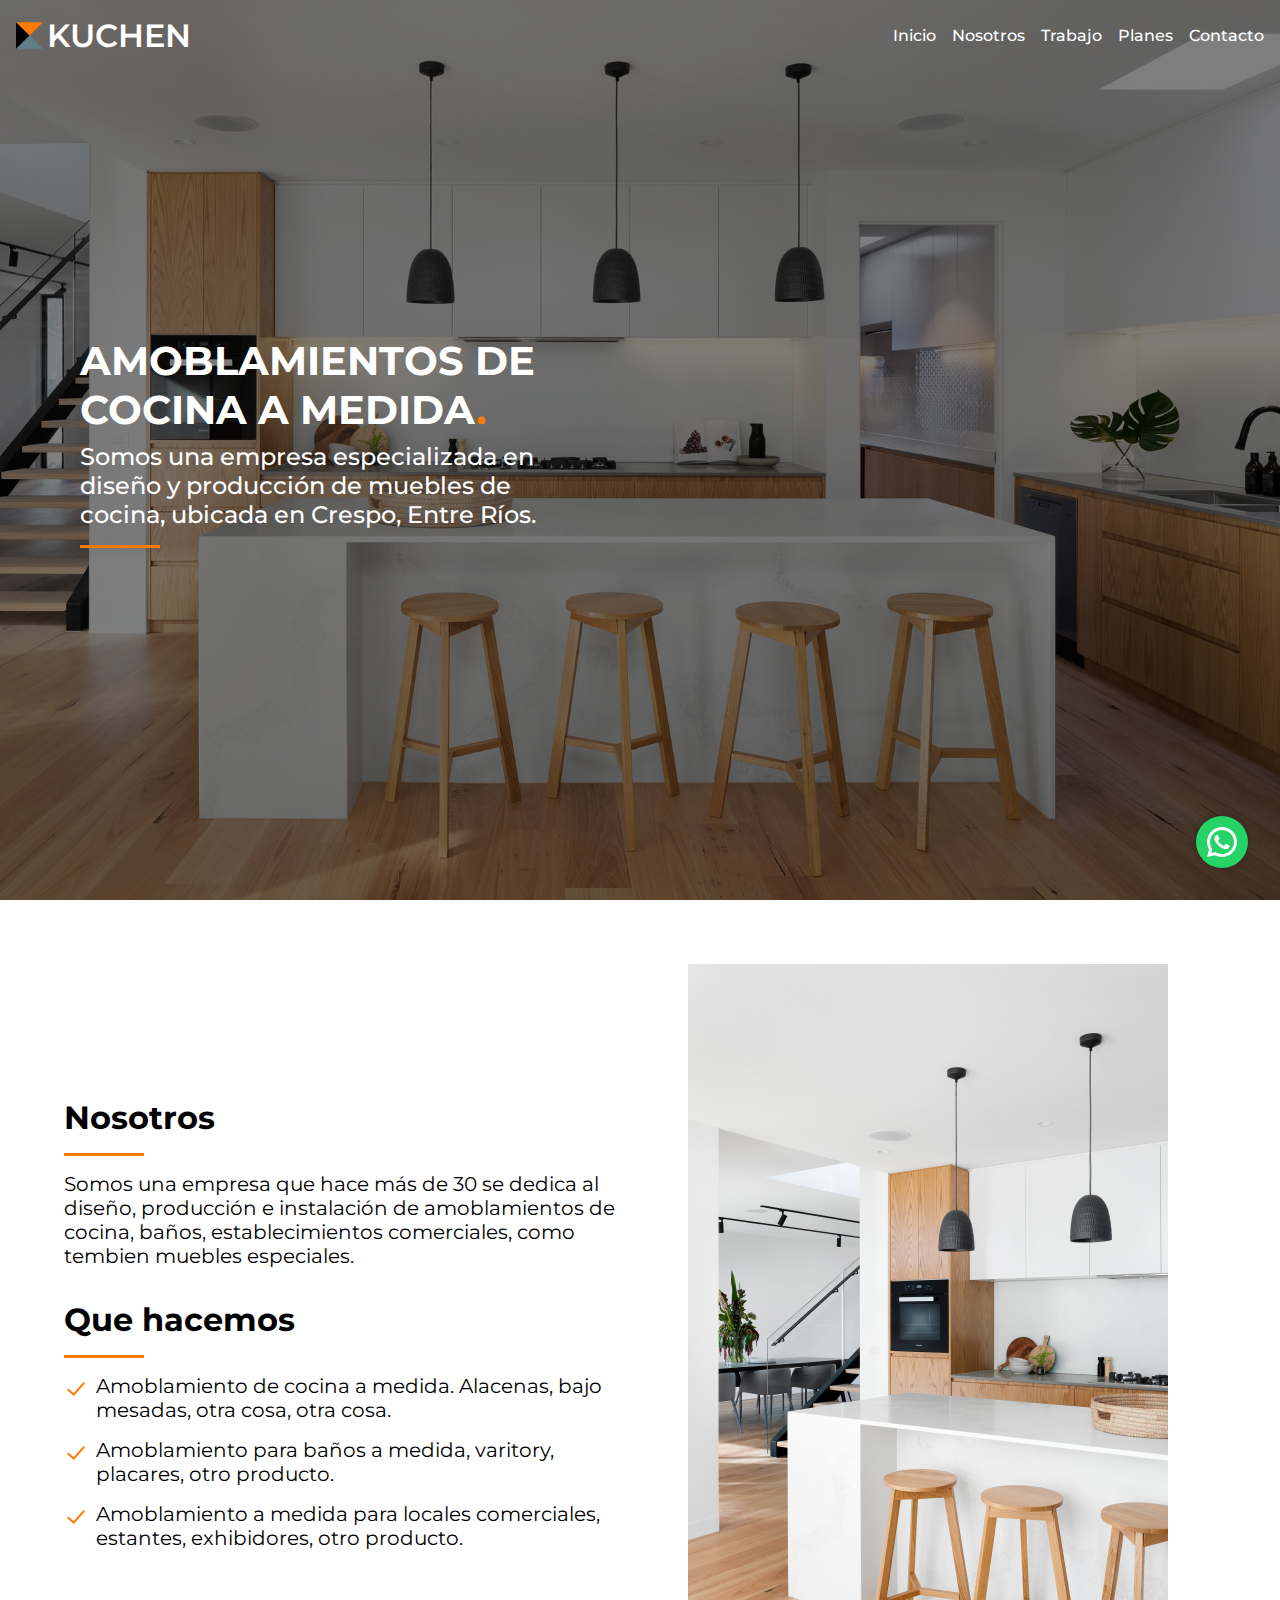
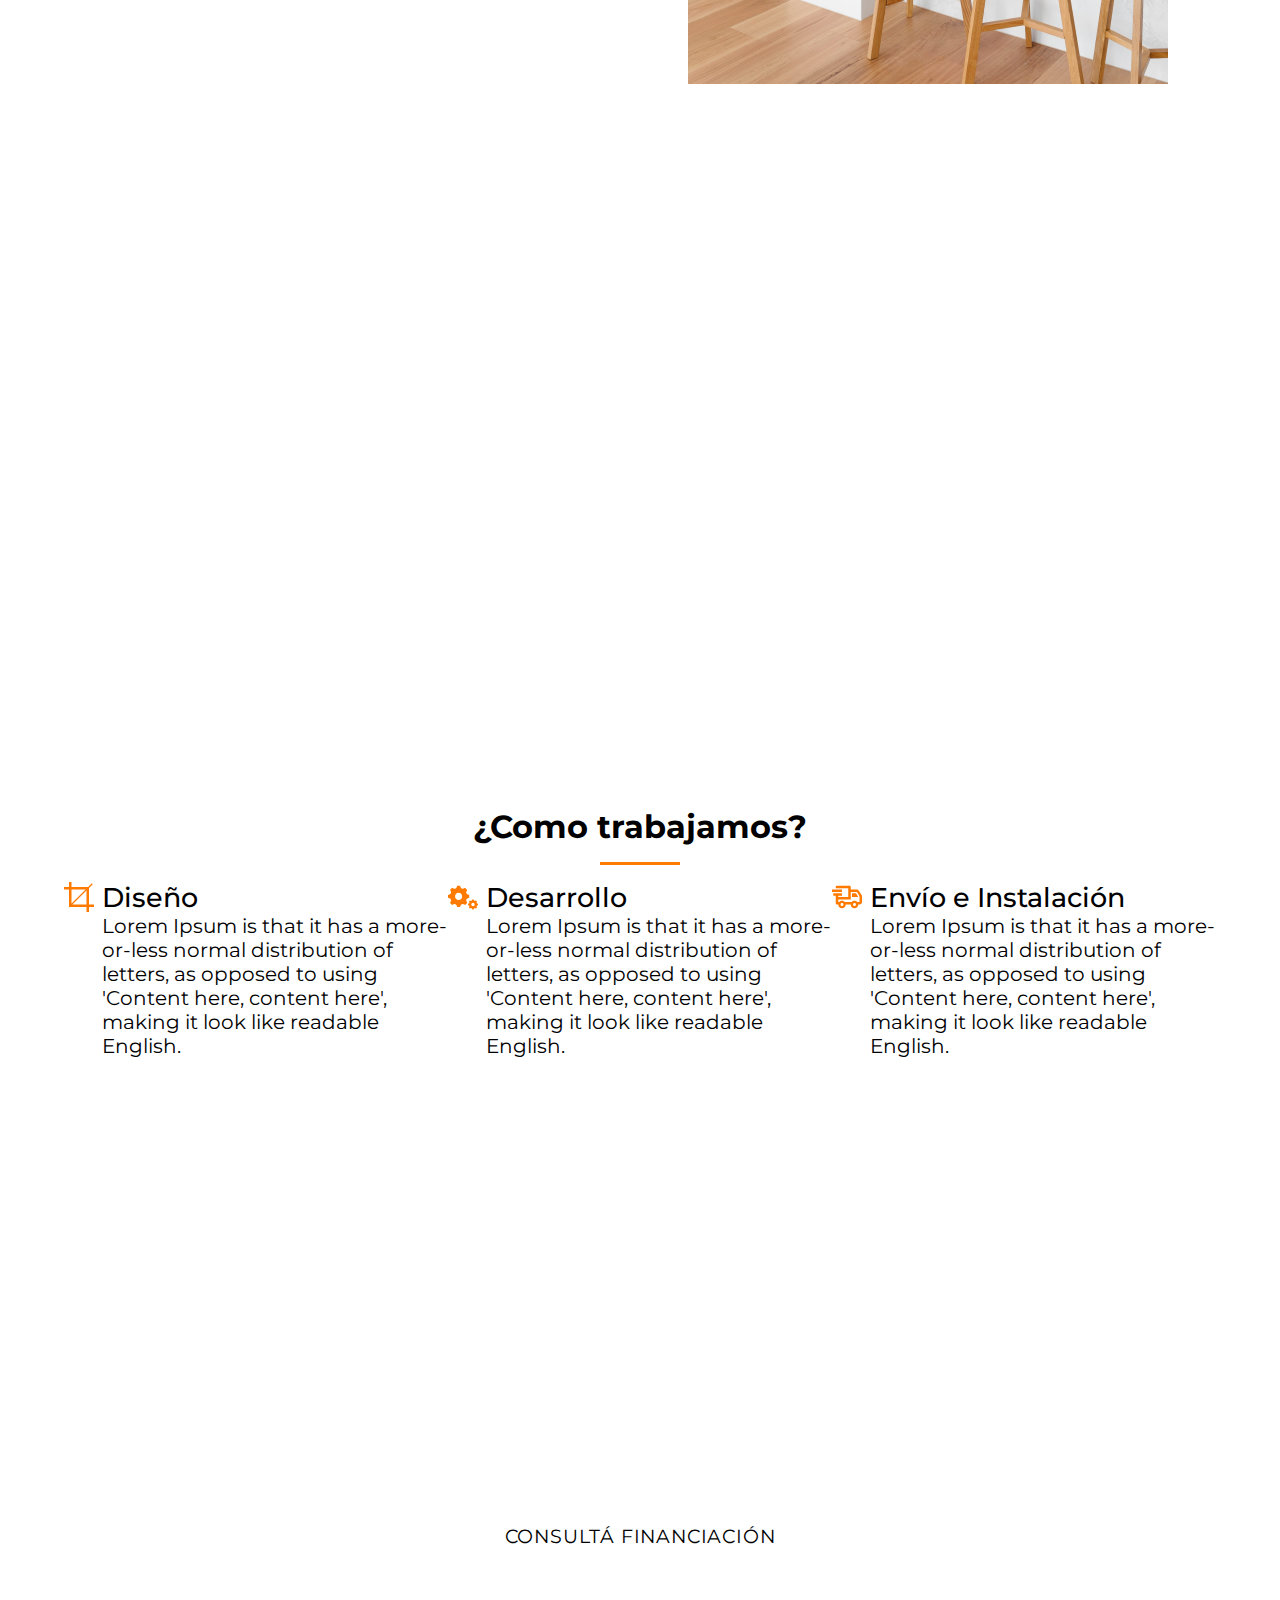
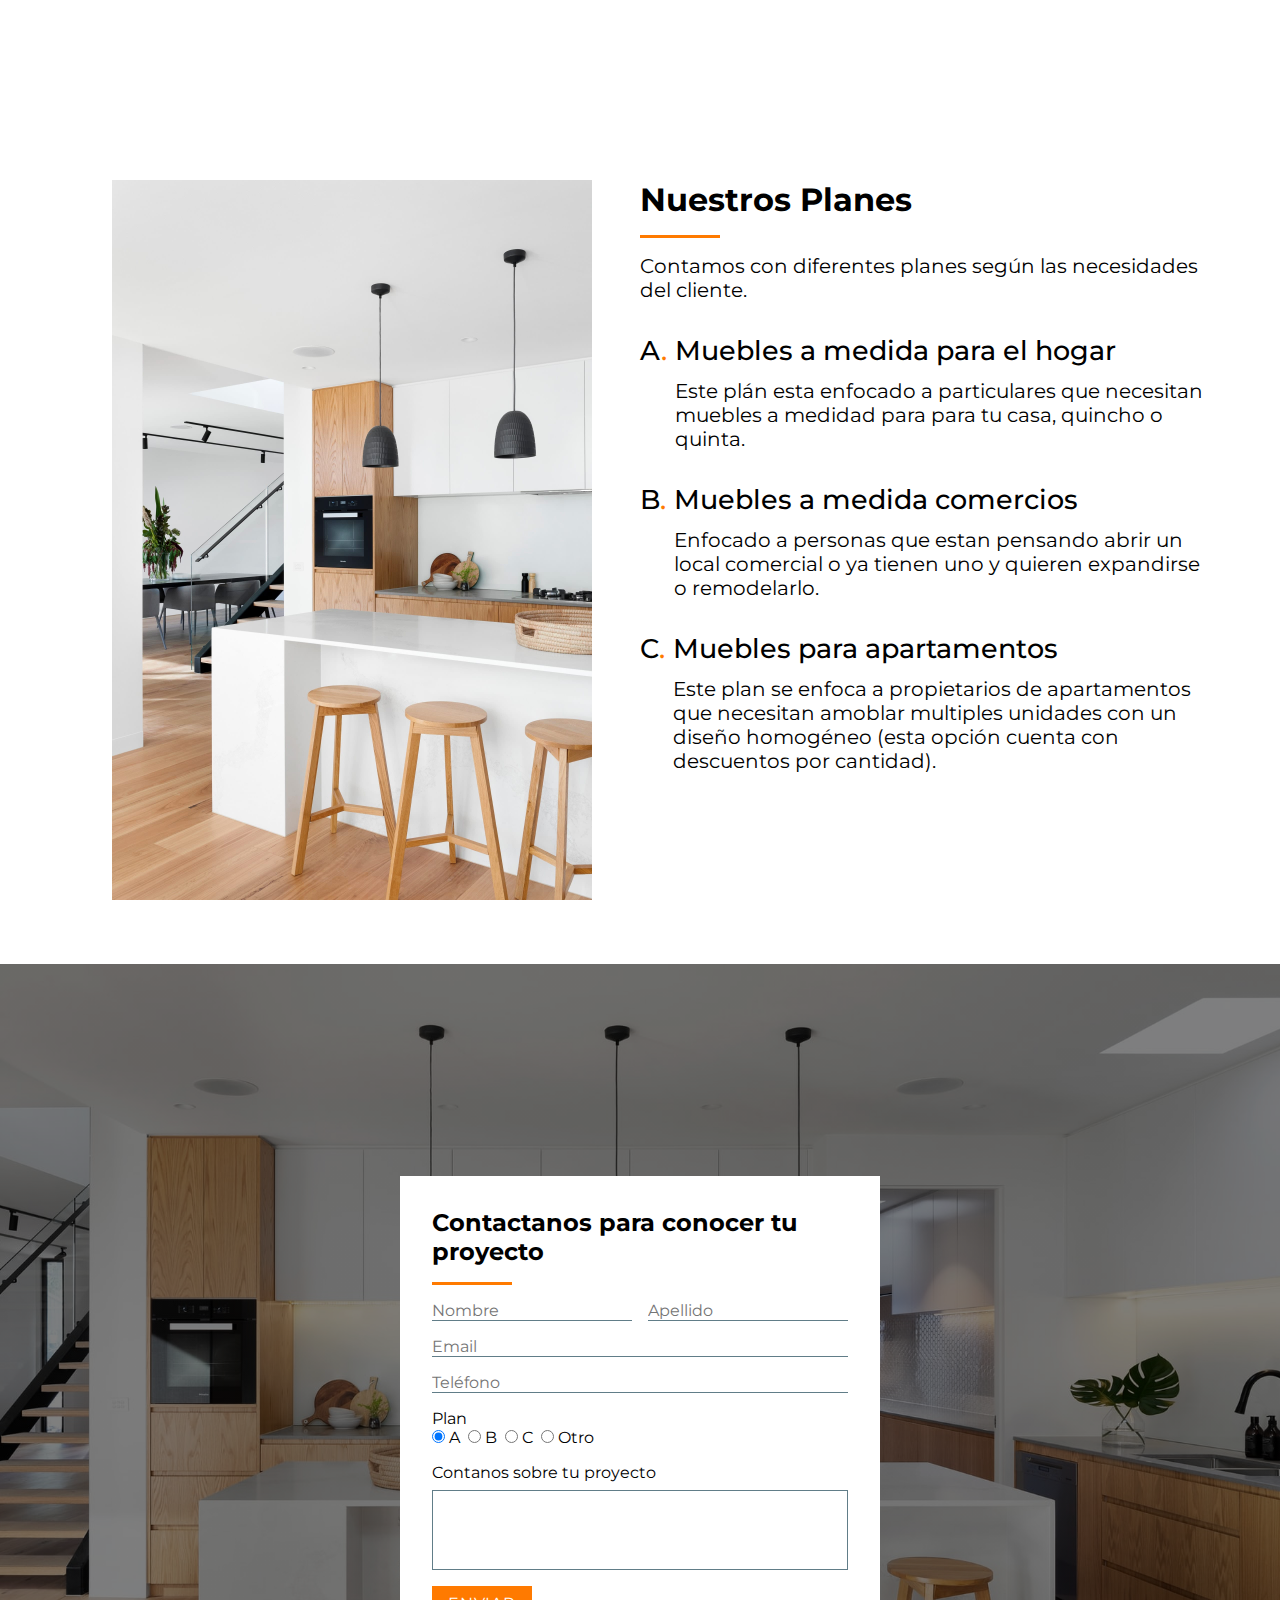
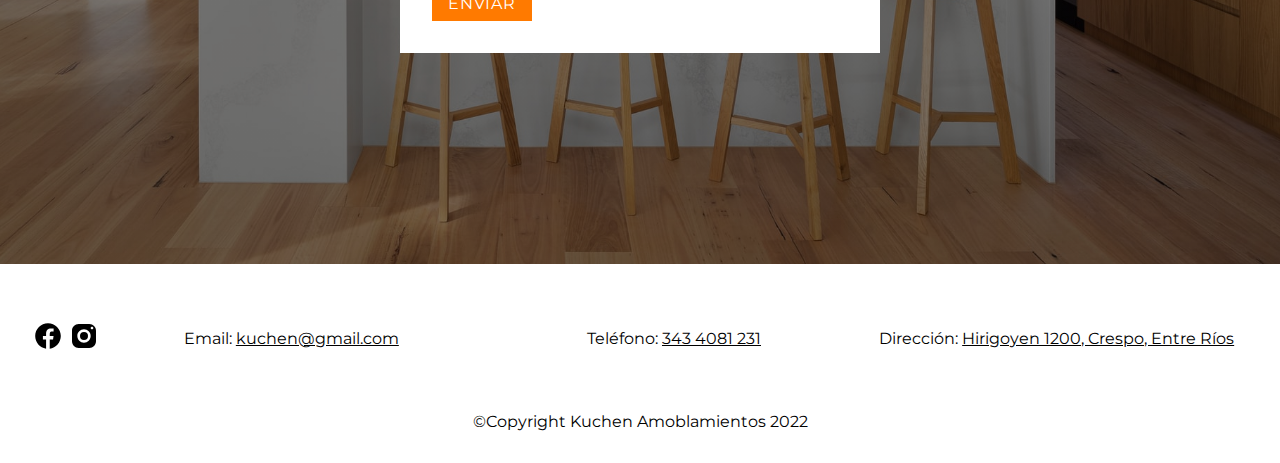
==== commit 6763b73a: "whatsapp design" ====
--- a/index.html
+++ b/index.html
@@ -6,7 +6,10 @@
         <meta name="viewport" content="width=device-width, initial-scale=1.0" />
 
         <!-- This is for google descriptions -->
-        <meta name="description" content="Fabrica de muebles a medida en Crespo, Entre Ríos. Nos dedicamos al diseño, fabricación e instalacion de muebles a medida." />
+        <meta
+            name="description"
+            content="Fabrica de muebles a medida en Crespo, Entre Ríos. Nos dedicamos al diseño, fabricación e instalacion de muebles a medida."
+        />
 
         <title>Amoblamientos a medida</title>
 
@@ -31,9 +34,7 @@
                         <a class="navigation-link" href="#nosotros">nosotros</a>
                     </li>
                     <li>
-                        <a class="navigation-link" href="#trabajo"
-                            >trabajo</a
-                        >
+                        <a class="navigation-link" href="#trabajo">trabajo</a>
                     </li>
                     <li>
                         <a class="navigation-link" href="#planes">planes</a>
@@ -51,254 +52,361 @@
         </header>
 
         <main>
-        <section class="section1">
-            <div>
-                <h1>Amoblamientos de cocina a medida<span>.</span></h1>
-                <p>
-                    Somos una empresa especializada en diseño y producción de
-                    muebles de cocina, ubicada en Crespo, Entre Ríos.
-                </p>
+            <section class="section1">
+                <div>
+                    <h1>Amoblamientos de cocina a medida<span>.</span></h1>
+                    <p>
+                        Somos una empresa especializada en diseño y producción
+                        de muebles de cocina, ubicada en Crespo, Entre Ríos.
+                    </p>
+                    <span class="line-1"></span>
+                </div>
+            </section>
+
+            <span id="nosotros"></span>
+            <section class="section2">
+                <div class="section2__left">
+                    <div>
+                        <h2>Nosotros</h2>
+                        <span class="line-1"></span>
+                        <p>
+                            Somos una empresa que hace más de 30 se dedica al
+                            diseño, producción e instalación de amoblamientos de
+                            cocina, baños, establecimientos comerciales, como
+                            tembien muebles especiales.
+                        </p>
+                    </div>
+                    <div>
+                        <h2>Que hacemos</h2>
+                        <span class="line-1"></span>
+                        <div class="about__services">
+                            <img
+                                src="./assets/svg/check.svg"
+                                alt="diseño de muebles de cocina"
+                            />
+                            <p>
+                                Amoblamiento de cocina a medida. Alacenas, bajo
+                                mesadas, otra cosa, otra cosa.
+                            </p>
+                            <img
+                                src="./assets/svg/check.svg"
+                                alt="diseño de muebles para baños"
+                            />
+                            <p>
+                                Amoblamiento para baños a medida, varitory,
+                                placares, otro producto.
+                            </p>
+                            <img
+                                src="./assets/svg/check.svg"
+                                alt="diseño de muebles comerciales"
+                            />
+                            <p>
+                                Amoblamiento a medida para locales comerciales,
+                                estantes, exhibidores, otro producto.
+                            </p>
+                        </div>
+                    </div>
+                </div>
+
+                <div class="section2__right">
+                    <img
+                        src="./assets/images/image2.jpg"
+                        alt="muebles a medida crespo"
+                    />
+                </div>
+            </section>
+
+            <section class="section3">
+                <div>
+                    <span>+30</span>
+                    <p>Años en el sector</p>
+                </div>
+
+                <div>
+                    <span>+250</span>
+                    <p>Trabajos completados</p>
+                </div>
+
+                <div>
+                    <span>+25</span>
+                    <p>Localidades</p>
+                </div>
+            </section>
+
+            <span id="trabajo"></span>
+            <section class="section4">
+                <h2>¿Como trabajamos?</h2>
                 <span class="line-1"></span>
-            </div>
-        </section>
-
-        <span id="nosotros"></span>
-        <section class="section2" >
-            <div class="section2__left">
-                <div>
-                    <h2>Nosotros</h2>
+                <div class="section4__items">
+                    <div class="section4__item">
+                        <img
+                            src="./assets/svg/design.svg"
+                            alt="diseño de muebles"
+                        />
+                        <h3>Diseño</h3>
+                        <p>
+                            Lorem Ipsum is that it has a more-or-less normal
+                            distribution of letters, as opposed to using
+                            'Content here, content here', making it look like
+                            readable English.
+                        </p>
+                    </div>
+
+                    <div class="section4__item">
+                        <img
+                            src="./assets/svg/development.svg"
+                            alt="producción de muebles"
+                        />
+                        <h3>Desarrollo</h3>
+                        <p>
+                            Lorem Ipsum is that it has a more-or-less normal
+                            distribution of letters, as opposed to using
+                            'Content here, content here', making it look like
+                            readable English.
+                        </p>
+                    </div>
+
+                    <div class="section4__item">
+                        <img
+                            src="./assets/svg/shipment.svg"
+                            alt="envío e instalación de muebles"
+                        />
+                        <h3>Envío e Instalación</h3>
+                        <p>
+                            Lorem Ipsum is that it has a more-or-less normal
+                            distribution of letters, as opposed to using
+                            'Content here, content here', making it look like
+                            readable English.
+                        </p>
+                    </div>
+                </div>
+            </section>
+
+            <section class="section5">
+                <a href="#contacto" class="btn-1">
+                    Consultá financiación
+                </a>
+            </section>
+
+            <span id="planes"></span>
+            <section class="section6">
+                <div class="section6__left">
+                    <img
+                        src="./assets/images/image2.jpg"
+                        alt="mueblería en crespo"
+                    />
+                </div>
+
+                <div class="section6__right">
+                    <h2>Nuestros Planes</h2>
                     <span class="line-1"></span>
                     <p>
-                        Somos una empresa que hace más de 30 se dedica al
-                        diseño, producción e instalación de amoblamientos de
-                        cocina, baños, establecimientos comerciales, como
-                        tembien muebles especiales.
+                        Contamos con diferentes planes según las necesidades del
+                        cliente.
                     </p>
-                </div>
-                <div>
-                    <h2>Que hacemos</h2>
-                    <span class="line-1"></span>
-                    <div class="about__services">
-                        <img
-                            src="./assets/svg/check.svg"
-                            alt="diseño de muebles de cocina"
-                        />
-                        <p>
-                            Amoblamiento de cocina a medida. Alacenas, bajo
-                            mesadas, otra cosa, otra cosa.
-                        </p>
-                        <img
-                            src="./assets/svg/check.svg"
-                            alt="diseño de muebles para baños"
-                        />
-                        <p>
-                            Amoblamiento para baños a medida, varitory,
-                            placares, otro producto.
-                        </p>
-                        <img
-                            src="./assets/svg/check.svg"
-                            alt="diseño de muebles comerciales"
-                        />
-                        <p>
-                            Amoblamiento a medida para locales comerciales,
-                            estantes, exhibidores, otro producto.
-                        </p>
-                    </div>
-                </div>
-            </div>
-
-            <div class="section2__right">
-                <img
-                    src="./assets/images/image2.jpg"
-                    alt="muebles a medida crespo"
-                />
-            </div>
-        </section>
-
-        
-        <section class="section3">
-            <div>
-                <span>+30</span>
-                <p>Años en el sector</p>
-            </div>
-
-            <div>
-                <span>+250</span>
-                <p>Trabajos completados</p>
-            </div>
-
-            <div>
-                <span>+25</span>
-                <p>Localidades</p>
-            </div>
-        </section>
-
-        <span id="trabajo"></span>
-        <section class="section4">
-            <h2>¿Como trabajamos?</h2>
-            <span class="line-1"></span>
-            <div class="section4__items">
-                <div class="section4__item">
-                    <img
-                        src="./assets/svg/design.svg"
-                        alt="diseño de muebles"
-                    />
-                    <h3>Diseño</h3>
-                    <p>
-                        Lorem Ipsum is that it has a more-or-less normal
-                        distribution of letters, as opposed to using 'Content
-                        here, content here', making it look like readable
-                        English.
-                    </p>
-                </div>
-
-                <div class="section4__item">
-                    <img
-                        src="./assets/svg/development.svg"
-                        alt="producción de muebles"
-                    />
-                    <h3>Desarrollo</h3>
-                    <p>
-                        Lorem Ipsum is that it has a more-or-less normal
-                        distribution of letters, as opposed to using 'Content
-                        here, content here', making it look like readable
-                        English.
-                    </p>
-                </div>
-
-                <div class="section4__item">
-                    <img
-                        src="./assets/svg/shipment.svg"
-                        alt="envío e instalación de muebles"
-                    />
-                    <h3>Envío e Instalación</h3>
-                    <p>
-                        Lorem Ipsum is that it has a more-or-less normal
-                        distribution of letters, as opposed to using 'Content
-                        here, content here', making it look like readable
-                        English.
-                    </p>
-                </div>
-            </div>
-        </section>
-
-        <section class="section5">
-            <button href="#contacto" class="btn-1">
-                Consultá financiación
-            </button>
-        </section>
-
-
-
-        <span id="planes"></span>
-        <section class="section6">
-
-            <div class="section6__left">
-                <img src="./assets/images/image2.jpg" alt="mueblería en crespo"/>
-            </div>
-    
-            <div class="section6__right">
-                <h2>Nuestros Planes</h2>
-                <span class="line-1"></span>
-                <p>Contamos con diferentes planes según las necesidades del cliente.</p>
-                <div class="plans__list">
-              
-                    <div class="plans__list--item">
-                        <span class="plans__list--item-symbol">A<span class="plans__list--item-point">.</span></span>
-                        <h3>Muebles a medida para el hogar</h3>
-                        <p>Este plán esta enfocado a particulares que necesitan muebles a medidad para para tu casa, quincho o quinta.</p>
-                    </div>
-    
-                    <div class="plans__list--item">
-                        <span class="plans__list--item-symbol">B<span class="plans__list--item-point">.</span></span>
-                        <h3>Muebles a medida comercios</h3>
-                        <p>Enfocado a personas que estan pensando abrir un local comercial o ya tienen uno y quieren expandirse o remodelarlo.</p>
-                    </div>
-      
-                    <div class="plans__list--item">
-                        <span class="plans__list--item-symbol">C<span class="plans__list--item-point">.</span></span>
-                        <h3>Muebles para apartamentos</h3>
-                        <p>Este plan se enfoca a propietarios de apartamentos que necesitan amoblar multiples unidades con un diseño homogéneo (esta opción cuenta con descuentos por cantidad).</p>
-                    </div>
-                </div>
-    
-            </div>
-    
-        </section>
-
-        <!-- Contact Section -->
-        <span id="contacto"></span>
-        <section class="section7" >
-            <div class="section7__contact" >
+                    <div class="plans__list">
+                        <div class="plans__list--item">
+                            <span class="plans__list--item-symbol"
+                                >A<span class="plans__list--item-point"
+                                    >.</span
+                                ></span
+                            >
+                            <h3>Muebles a medida para el hogar</h3>
+                            <p>
+                                Este plán esta enfocado a particulares que
+                                necesitan muebles a medidad para para tu casa,
+                                quincho o quinta.
+                            </p>
+                        </div>
+
+                        <div class="plans__list--item">
+                            <span class="plans__list--item-symbol"
+                                >B<span class="plans__list--item-point"
+                                    >.</span
+                                ></span
+                            >
+                            <h3>Muebles a medida comercios</h3>
+                            <p>
+                                Enfocado a personas que estan pensando abrir un
+                                local comercial o ya tienen uno y quieren
+                                expandirse o remodelarlo.
+                            </p>
+                        </div>
+
+                        <div class="plans__list--item">
+                            <span class="plans__list--item-symbol"
+                                >C<span class="plans__list--item-point"
+                                    >.</span
+                                ></span
+                            >
+                            <h3>Muebles para apartamentos</h3>
+                            <p>
+                                Este plan se enfoca a propietarios de
+                                apartamentos que necesitan amoblar multiples
+                                unidades con un diseño homogéneo (esta opción
+                                cuenta con descuentos por cantidad).
+                            </p>
+                        </div>
+                    </div>
+                </div>
+            </section>
+
+            <!-- Contact Section -->
+            <span id="contacto"></span>
+            <section class="section7">
+                <div class="section7__contact">
                     <h6>Contactanos para conocer tu proyecto</h6>
                     <span class="line-1"></span>
-                    <form class="section7__form" autocomplete="off"  action="https://formsubmit.co/alejandrosuarezmd@gmail.com" method="POST">
-                        <input type="hidden" name="_subject" value="Kuchen Web Email">
-                        
+                    <form
+                        method="post"
+                        action="https://formsubmit.co/johnsmithoporto@gmail.com"
+                        id="form"
+                        class="section7__form"
+                        autocomplete="off"
+                    >
+                        <!--For subject -->
+                        <input type="hidden" name="_subject" value="Enviado desde el sitio web">
+                        <!--For spam -->
+                        <input type="text" name="_honey" style="display:none">
+                        <!-- Redirection -->
+                        <input type="hidden" name="_next" value="https://alejandrogsk.github.io/kuchenamoblamientos/form-page">
+                        <!-- Diseable formsubmit.co captcha -->
+                        <input type="hidden" name="_captcha" value="false">
+
+
+
+
                         <div class="section7__form--par-horizontal">
-                            <input type="text" name="form-name" id="form-name" placeholder="Nombre" required/>
-                            <input type="text" name="form-last-name" id="form-last-name" placeholder="Apellido" required/>
+                            <input
+                                type="text"
+                                name="nombre"
+                                id="nombre"
+                                placeholder="Nombre"
+                                required
+                            />
+                            <input
+                                type="text"
+                                name="apellido"
+                                id="apellido"
+                                placeholder="Apellido"
+                                required
+                            />
                         </div>
                         <div class="section7__form--par-vertical">
-                            <input type="email" name="form-email" id="form-email" placeholder="Email" required/>
-                            <input type="text" name="form-telefono" id="form-telefono" placeholder="Teléfono" required/>
+                            <input
+                                type="email"
+                                name="email"
+                                id="email"
+                                placeholder="Email"
+                                required
+                            />
+                            <input
+                                type="text"
+                                name="telefono"
+                                id="telefono"
+                                placeholder="Teléfono"
+                                required
+                            />
                         </div>
                         <div class="section7__form--plans">
                             <span>Plan</span>
-    
+
                             <div class="section7__form--plans-options">
-    
                                 <div>
-                                    <input type="radio" id="form-plan" name="plan-option" value="plan-hogar" checked />
+                                    <input
+                                        type="radio"
+                                        id="plan"
+                                        name="plan"
+                                        value="plan hogar"
+                                        checked
+                                    />
                                     <span>A</span>
                                 </div>
-    
+
                                 <div>
-                                    <input type="radio" id="form-plan" name="plan-option" value="plan-comercio"  />
+                                    <input
+                                        type="radio"
+                                        id="plan"
+                                        name="plan"
+                                        value="plan comercio"
+                                    />
                                     <span>B</span>
                                 </div>
-    
+
                                 <div>
-                                    <input type="radio" id="form-plan" name="plan-option" value="plan-apartamentos"  />
+                                    <input
+                                        type="radio"
+                                        id="plan"
+                                        name="plan"
+                                        value="plan apartamentos"
+                                    />
                                     <span>C</span>
                                 </div>
-    
+
                                 <div>
-                                    <input type="radio" id="form-plan" name="plan-option" value="plan-diferente"  />
+                                    <input
+                                        type="radio"
+                                        id="plan"
+                                        name="plan"
+                                        value="plan diferente"
+                                    />
                                     <span>Otro</span>
                                 </div>
-    
                             </div>
                         </div>
-    
+
                         <div class="section7__form--message">
                             <span>Contanos sobre tu proyecto</span>
-                            <textarea name="form-descripcion" id="form-descripcion"></textarea>
-                        </div>
-    
-                        <button type="submit" class="btn-2">
-                            Enviar
-                        </button>
+                            <textarea
+                                name="mensaje"
+                                id="mensaje"
+                            ></textarea>
+                        </div>
+
+                        <button type="submit" class="btn-2">Enviar</button>
                     </form>
-            </div>
-        </section>
+                </div>
+            </section>
         </main>
 
         <footer>
             <div class="contact__data">
                 <div>
-                    <a rel="nofollow" target="_blank" href="https://es-la.facebook.com/kuchen.amoblamientos/">
-                        <svg fill="#000000" xmlns="http://www.w3.org/2000/svg"  viewBox="0 0 30 30" width="24px" height="24px">
-                            <path d="M15,3C8.373,3,3,8.373,3,15c0,6.016,4.432,10.984,10.206,11.852V18.18h-2.969v-3.154h2.969v-2.099c0-3.475,1.693-5,4.581-5 c1.383,0,2.115,0.103,2.461,0.149v2.753h-1.97c-1.226,0-1.654,1.163-1.654,2.473v1.724h3.593L19.73,18.18h-3.106v8.697 C22.481,26.083,27,21.075,27,15C27,8.373,21.627,3,15,3z"/>
+                    <a
+                        rel="nofollow"
+                        target="_blank"
+                        href="https://es-la.facebook.com/kuchen.amoblamientos/"
+                    >
+                        <svg
+                            fill="#000000"
+                            xmlns="http://www.w3.org/2000/svg"
+                            viewBox="0 0 30 30"
+                            width="24px"
+                            height="24px"
+                        >
+                            <path
+                                d="M15,3C8.373,3,3,8.373,3,15c0,6.016,4.432,10.984,10.206,11.852V18.18h-2.969v-3.154h2.969v-2.099c0-3.475,1.693-5,4.581-5 c1.383,0,2.115,0.103,2.461,0.149v2.753h-1.97c-1.226,0-1.654,1.163-1.654,2.473v1.724h3.593L19.73,18.18h-3.106v8.697 C22.481,26.083,27,21.075,27,15C27,8.373,21.627,3,15,3z"
+                            />
                         </svg>
                     </a>
 
-                    <a rel="nofollow" target="_blank" href="https://es-la.facebook.com/kuchen.amoblamientos/">
-                        
-                        <svg fill="#000000" xmlns="http://www.w3.org/2000/svg"  viewBox="0 0 24 24" width="30px" height="30px">    <path d="M 8 3 C 5.239 3 3 5.239 3 8 L 3 16 C 3 18.761 5.239 21 8 21 L 16 21 C 18.761 21 21 18.761 21 16 L 21 8 C 21 5.239 18.761 3 16 3 L 8 3 z M 18 5 C 18.552 5 19 5.448 19 6 C 19 6.552 18.552 7 18 7 C 17.448 7 17 6.552 17 6 C 17 5.448 17.448 5 18 5 z M 12 7 C 14.761 7 17 9.239 17 12 C 17 14.761 14.761 17 12 17 C 9.239 17 7 14.761 7 12 C 7 9.239 9.239 7 12 7 z M 12 9 A 3 3 0 0 0 9 12 A 3 3 0 0 0 12 15 A 3 3 0 0 0 15 12 A 3 3 0 0 0 12 9 z"/></svg>
+                    <a
+                        rel="nofollow"
+                        target="_blank"
+                        href="https://es-la.facebook.com/kuchen.amoblamientos/"
+                    >
+                        <svg
+                            fill="#000000"
+                            xmlns="http://www.w3.org/2000/svg"
+                            viewBox="0 0 24 24"
+                            width="30px"
+                            height="30px"
+                        >
+                            <path
+                                d="M 8 3 C 5.239 3 3 5.239 3 8 L 3 16 C 3 18.761 5.239 21 8 21 L 16 21 C 18.761 21 21 18.761 21 16 L 21 8 C 21 5.239 18.761 3 16 3 L 8 3 z M 18 5 C 18.552 5 19 5.448 19 6 C 19 6.552 18.552 7 18 7 C 17.448 7 17 6.552 17 6 C 17 5.448 17.448 5 18 5 z M 12 7 C 14.761 7 17 9.239 17 12 C 17 14.761 14.761 17 12 17 C 9.239 17 7 14.761 7 12 C 7 9.239 9.239 7 12 7 z M 12 9 A 3 3 0 0 0 9 12 A 3 3 0 0 0 12 15 A 3 3 0 0 0 15 12 A 3 3 0 0 0 12 9 z"
+                            />
+                        </svg>
                     </a>
-
-                   
                 </div>
                 <div>
                     <span>Email:</span>
@@ -310,15 +418,24 @@
                 </div>
                 <div>
                     <span>Dirección:</span>
-                    <a rel="nofollow" target="_blank" href="https://www.google.com.ar/maps/place/Kuchen+Amoblamientos/@-32.0184305,-60.4236094,11z/data=!4m9!1m2!2m1!1skuchen!3m5!1s0x95b4249e51fc93cd:0xf3dab4646dc67d2e!8m2!3d-32.035239!4d-60.3058665!15sCgZrdWNoZW6SARZmdXJuaXR1cmVfbWFudWZhY3R1cmVy">Hirigoyen 1200, Crespo, Entre Ríos</a>
+                    <a
+                        rel="nofollow"
+                        target="_blank"
+                        href="https://www.google.com.ar/maps/place/Kuchen+Amoblamientos/@-32.0184305,-60.4236094,11z/data=!4m9!1m2!2m1!1skuchen!3m5!1s0x95b4249e51fc93cd:0xf3dab4646dc67d2e!8m2!3d-32.035239!4d-60.3058665!15sCgZrdWNoZW6SARZmdXJuaXR1cmVfbWFudWZhY3R1cmVy"
+                        >Hirigoyen 1200, Crespo, Entre Ríos</a
+                    >
                 </div>
             </div>
-    
+
             <div class="copyright">©Copyright Kuchen Amoblamientos 2022</div>
         </footer>
 
+        <div id="whatsappbtn" class="whatsapp__btn">
+            <svg fill="#fff" xmlns="http://www.w3.org/2000/svg"  viewBox="0 0 24 24" width="24px" height="24px">    <path d="M 12.011719 2 C 6.5057187 2 2.0234844 6.478375 2.0214844 11.984375 C 2.0204844 13.744375 2.4814687 15.462563 3.3554688 16.976562 L 2 22 L 7.2324219 20.763672 C 8.6914219 21.559672 10.333859 21.977516 12.005859 21.978516 L 12.009766 21.978516 C 17.514766 21.978516 21.995047 17.499141 21.998047 11.994141 C 22.000047 9.3251406 20.962172 6.8157344 19.076172 4.9277344 C 17.190172 3.0407344 14.683719 2.001 12.011719 2 z M 12.009766 4 C 14.145766 4.001 16.153109 4.8337969 17.662109 6.3417969 C 19.171109 7.8517969 20.000047 9.8581875 19.998047 11.992188 C 19.996047 16.396187 16.413812 19.978516 12.007812 19.978516 C 10.674812 19.977516 9.3544062 19.642812 8.1914062 19.007812 L 7.5175781 18.640625 L 6.7734375 18.816406 L 4.8046875 19.28125 L 5.2851562 17.496094 L 5.5019531 16.695312 L 5.0878906 15.976562 C 4.3898906 14.768562 4.0204844 13.387375 4.0214844 11.984375 C 4.0234844 7.582375 7.6067656 4 12.009766 4 z M 8.4765625 7.375 C 8.3095625 7.375 8.0395469 7.4375 7.8105469 7.6875 C 7.5815469 7.9365 6.9355469 8.5395781 6.9355469 9.7675781 C 6.9355469 10.995578 7.8300781 12.182609 7.9550781 12.349609 C 8.0790781 12.515609 9.68175 15.115234 12.21875 16.115234 C 14.32675 16.946234 14.754891 16.782234 15.212891 16.740234 C 15.670891 16.699234 16.690438 16.137687 16.898438 15.554688 C 17.106437 14.971687 17.106922 14.470187 17.044922 14.367188 C 16.982922 14.263188 16.816406 14.201172 16.566406 14.076172 C 16.317406 13.951172 15.090328 13.348625 14.861328 13.265625 C 14.632328 13.182625 14.464828 13.140625 14.298828 13.390625 C 14.132828 13.640625 13.655766 14.201187 13.509766 14.367188 C 13.363766 14.534188 13.21875 14.556641 12.96875 14.431641 C 12.71875 14.305641 11.914938 14.041406 10.960938 13.191406 C 10.218937 12.530406 9.7182656 11.714844 9.5722656 11.464844 C 9.4272656 11.215844 9.5585938 11.079078 9.6835938 10.955078 C 9.7955938 10.843078 9.9316406 10.663578 10.056641 10.517578 C 10.180641 10.371578 10.223641 10.267562 10.306641 10.101562 C 10.389641 9.9355625 10.347156 9.7890625 10.285156 9.6640625 C 10.223156 9.5390625 9.737625 8.3065 9.515625 7.8125 C 9.328625 7.3975 9.131125 7.3878594 8.953125 7.3808594 C 8.808125 7.3748594 8.6425625 7.375 8.4765625 7.375 z"/></svg>
+        </div>  
 
         <!-- My Scripts -->
         <script type="module" src="./javascript/main.js"></script>
+
     </body>
 </html>
--- a/css/main.css
+++ b/css/main.css
@@ -198,26 +198,6 @@
 }
 
 /*Navigation*/
-.responsive__menu > ul {
-  display: flex;
-  list-style: none;
-}
-.responsive__menu > ul > li {
-  margin-left: 1rem;
-}
-.responsive__menu > ul > li > a {
-  text-decoration: none;
-  color: #fff;
-  text-transform: capitalize;
-  font-weight: 500;
-  transition: 200ms color;
-}
-.responsive__menu > ul > li > a:hover {
-  color: #ff7a00;
-}
-.responsive__menu.show__menu {
-  transform: translateX(0rem);
-}
 @media (max-width: 50em) {
   .responsive__menu {
     background-color: #fff;
@@ -231,16 +211,51 @@
     transform: translateX(30rem);
     transition: 300ms ease-in-out;
   }
+}
+@media (max-width: 37.5em) {
+  .responsive__menu {
+    width: 22rem;
+  }
+}
+@media (max-width: 25em) {
+  .responsive__menu {
+    width: 20rem;
+  }
+}
+@media (max-width: 20em) {
+  .responsive__menu {
+    width: 18rem;
+  }
+}
+.responsive__menu > ul {
+  display: flex;
+  list-style: none;
+}
+@media (max-width: 50em) {
   .responsive__menu > ul {
     list-style: none;
     margin: 5rem auto auto;
     flex-direction: column;
     padding: 1rem;
   }
+}
+.responsive__menu > ul > li {
+  margin-left: 1rem;
+}
+@media (max-width: 50em) {
   .responsive__menu > ul > li {
     margin-top: 1rem;
     text-transform: uppercase;
   }
+}
+.responsive__menu > ul > li > a {
+  text-decoration: none;
+  color: #fff;
+  text-transform: capitalize;
+  font-weight: 500;
+  transition: 200ms color;
+}
+@media (max-width: 50em) {
   .responsive__menu > ul > li > a {
     font-size: 1.2rem;
     text-decoration: none;
@@ -249,6 +264,12 @@
     font-weight: 500;
   }
 }
+.responsive__menu > ul > li > a:hover {
+  color: #ff7a00;
+}
+.responsive__menu.show__menu {
+  transform: translateX(0rem);
+}
 
 .header__fixed > .responsive__menu > ul > li > a {
   color: #000;
@@ -258,6 +279,7 @@
 }
 
 .btn-1 {
+  text-decoration: none;
   background-color: #fff;
   border: none;
   color: #000;
@@ -302,6 +324,7 @@
   letter-spacing: 0.05rem;
   transition: all 300ms;
   margin-top: 1rem;
+  text-decoration: none;
 }
 .btn-2:hover {
   background-color: #fc871a;
@@ -320,8 +343,32 @@
   margin: 1rem 0;
 }
 
+.whatsapp__btn {
+  background-color: #25D366;
+  border-radius: 50%;
+  box-shadow: 0px 0px 7px 0px rgba(0, 0, 0, 0.3);
+  cursor: pointer;
+  position: fixed;
+  bottom: 2rem;
+  right: 2rem;
+  display: flex;
+  padding: 0.5rem;
+  justify-content: center;
+  align-items: center;
+}
+@media (max-width: 50em) {
+  .whatsapp__btn {
+    bottom: 1rem;
+    right: 1rem;
+  }
+}
+.whatsapp__btn > svg {
+  height: 2.25rem;
+  width: 2.25rem;
+}
+
 .section1 {
-  background-image: linear-gradient(to bottom, rgba(0, 0, 0, 0.5), rgba(0, 0, 0, 0.5)), url("../../assets/images/image1.jpg");
+  background-image: linear-gradient(to bottom, rgba(0, 0, 0, 0.5), rgba(0, 0, 0, 0.5)), url("../assets/images/image1.jpg");
   background-size: cover;
   background-position: center;
   min-height: 100vh;
@@ -433,7 +480,7 @@
 
 .section3 {
   min-height: 40vh;
-  background-image: linear-gradient(to bottom, rgba(0, 0, 0, 0.5), rgba(0, 0, 0, 0.5)), url("../../assets/images/image1.jpg");
+  background-image: linear-gradient(to bottom, rgba(0, 0, 0, 0.5), rgba(0, 0, 0, 0.5)), url("../assets/images/image1.jpg");
   background-size: cover;
   background-position: center;
   background-attachment: fixed;
@@ -511,7 +558,7 @@
 
 .section5 {
   min-height: 40vh;
-  background-image: linear-gradient(to bottom, rgba(0, 0, 0, 0.5), rgba(0, 0, 0, 0.5)), url("../../assets/images/image2.jpg");
+  background-image: linear-gradient(to bottom, rgba(0, 0, 0, 0.5), rgba(0, 0, 0, 0.5)), url("../assets/images/image2.jpg");
   background-size: cover;
   background-position: center;
   background-attachment: fixed;
@@ -601,7 +648,7 @@
 
 .section7 {
   align-items: center;
-  background-image: linear-gradient(to bottom, rgba(0, 0, 0, 0.5), rgba(0, 0, 0, 0.5)), url("../../assets/images/image1.jpg");
+  background-image: linear-gradient(to bottom, rgba(0, 0, 0, 0.5), rgba(0, 0, 0, 0.5)), url("../assets/images/image1.jpg");
   background-position: center;
   background-size: cover;
   display: flex;
@@ -697,4 +744,46 @@
   margin-top: 0.5rem;
 }
 
+.section__thanks {
+  background-image: linear-gradient(to bottom, rgba(0, 0, 0, 0.5), rgba(0, 0, 0, 0.5)), url("../assets/images/image1.jpg");
+  background-size: cover;
+  background-position: center;
+  min-height: 100vh;
+  width: 100%;
+  color: #fff;
+  align-items: center;
+  justify-items: center;
+  display: grid;
+  color: #000;
+}
+.section__thanks > div {
+  background-color: #fff;
+  max-width: 70%;
+  padding: 2rem;
+}
+.section__thanks > div > h1 {
+  font-size: 2rem;
+}
+.section__thanks > div > p {
+  margin: 1rem 0;
+}
+.section__thanks--links {
+  align-items: center;
+  display: flex;
+  justify-content: space-between;
+}
+.section__thanks--links-social > a {
+  display: inline-block;
+}
+.section__thanks--links-social > a > svg {
+  height: 5rem;
+  width: 2rem;
+  cursor: pointer;
+  fill: #000;
+  transition: 300ms all;
+}
+.section__thanks--links-social > a > svg:hover {
+  fill: #ff7a00;
+}
+
 /*# sourceMappingURL=main.css.map */
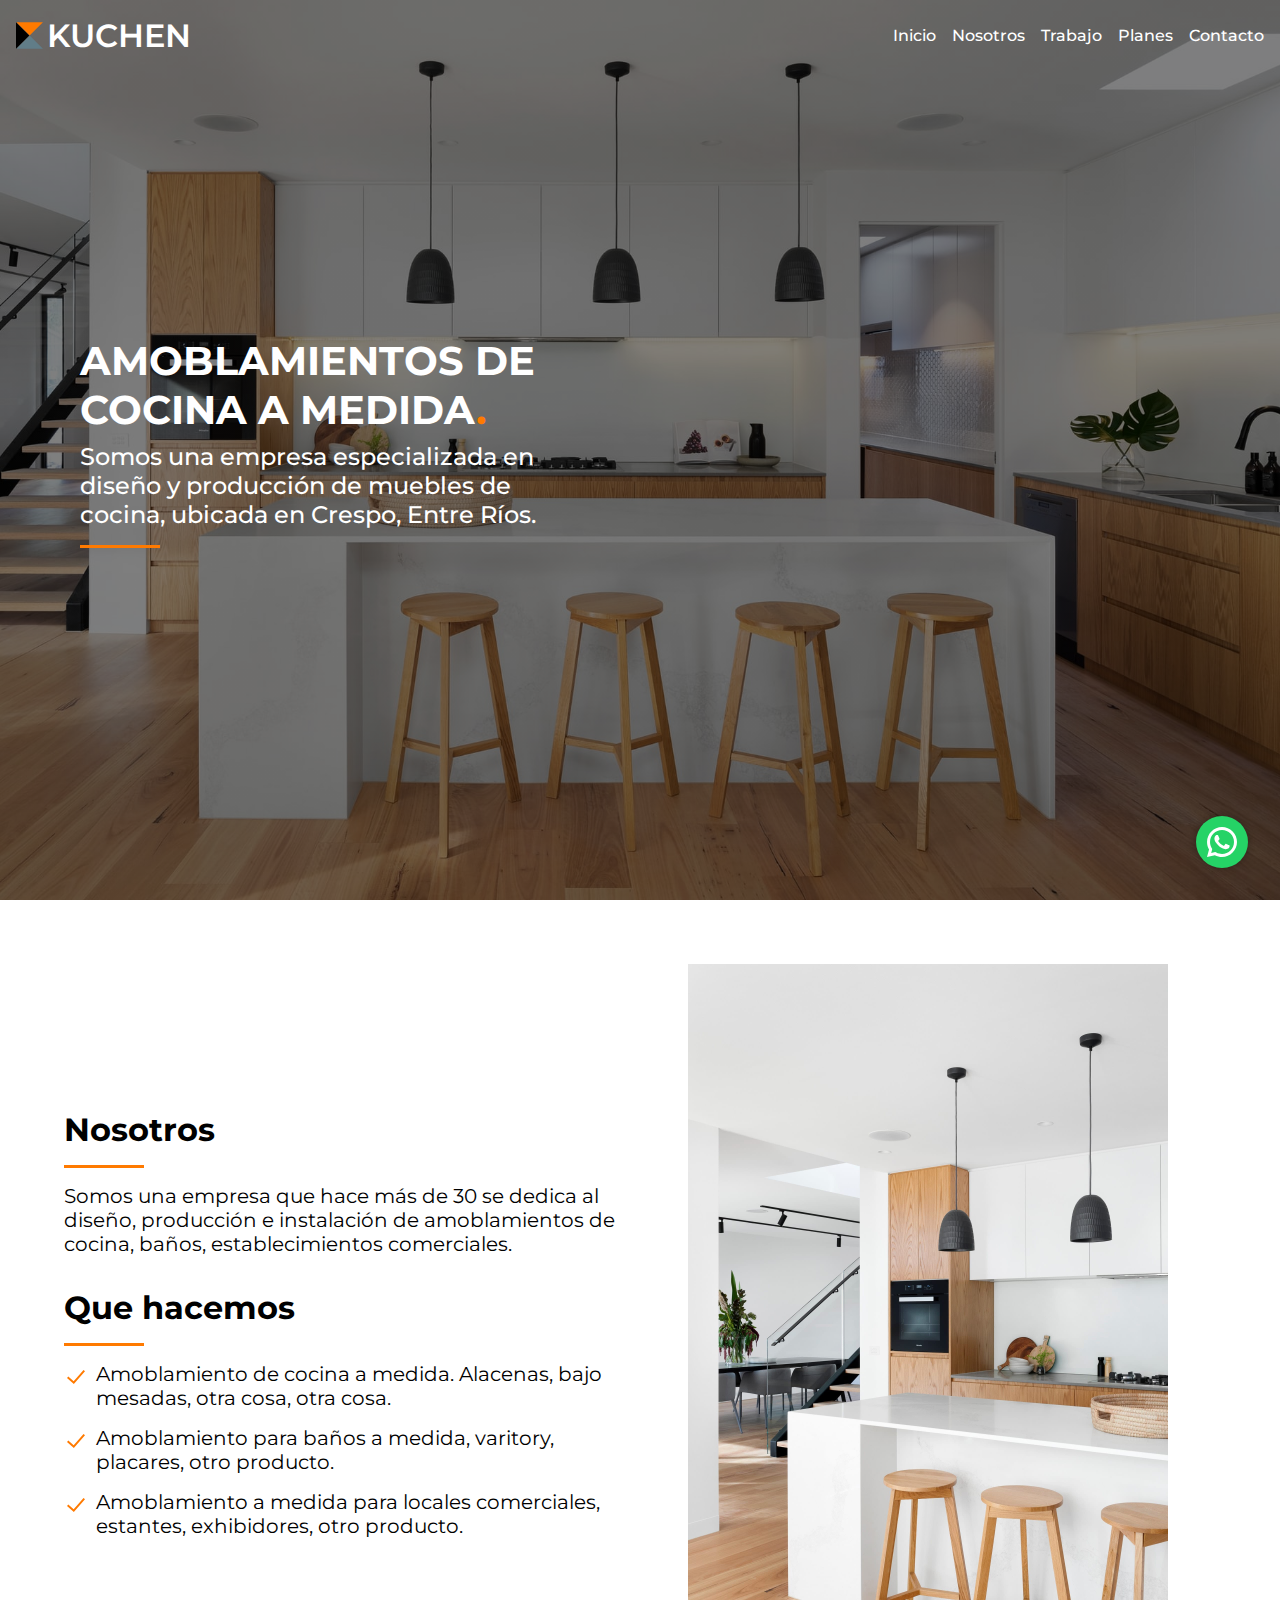
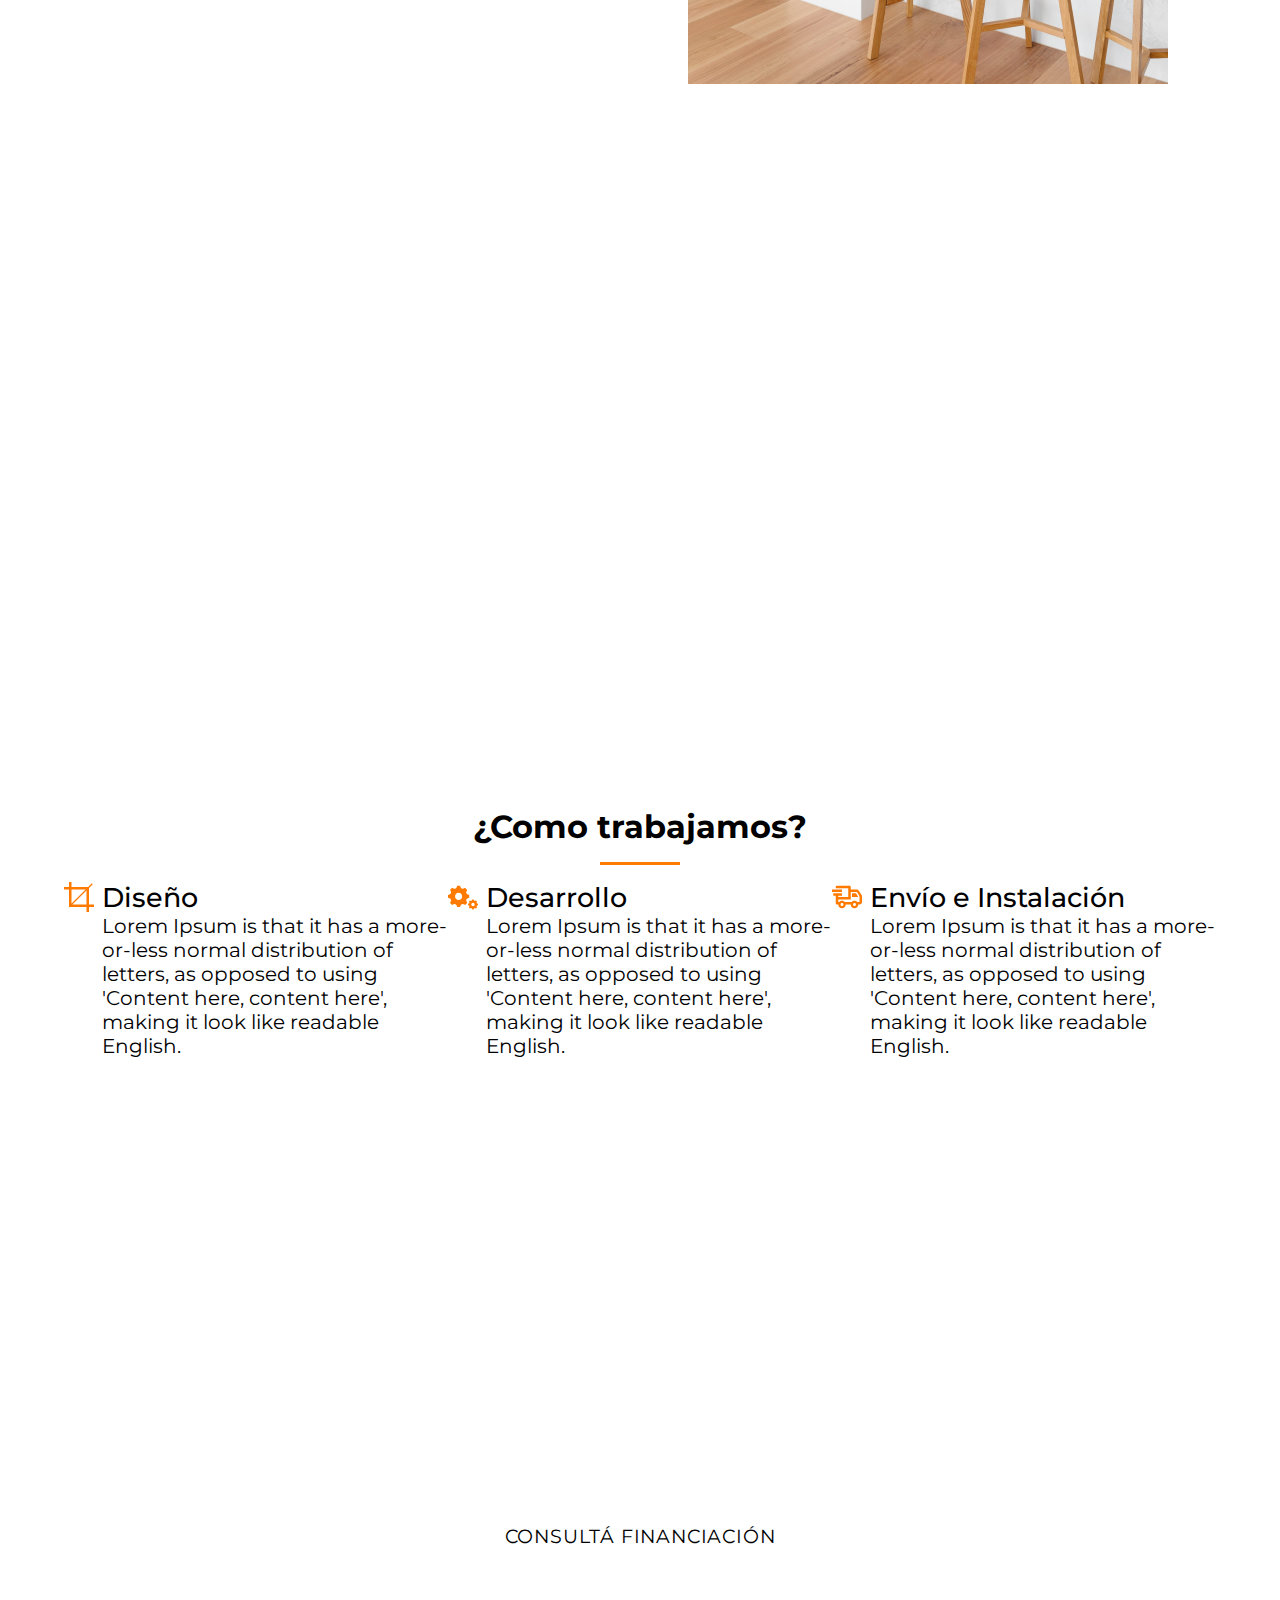
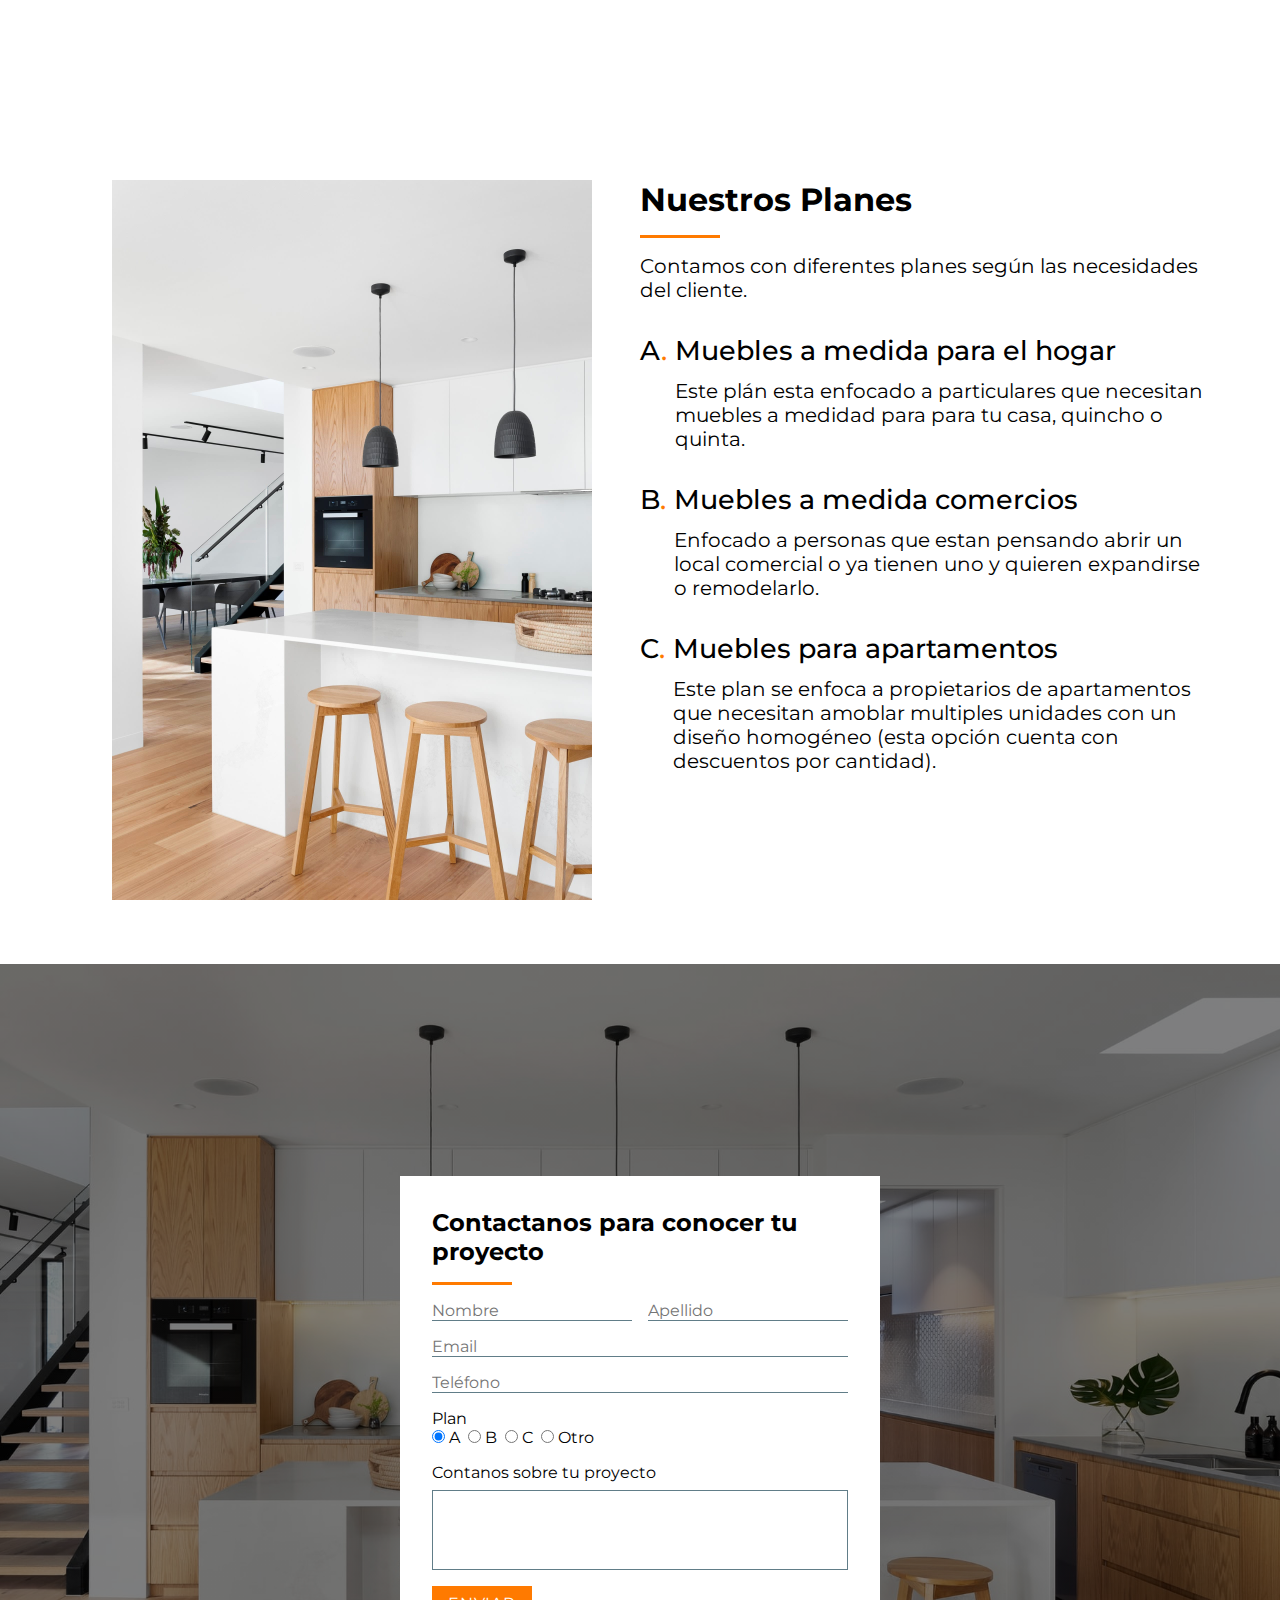
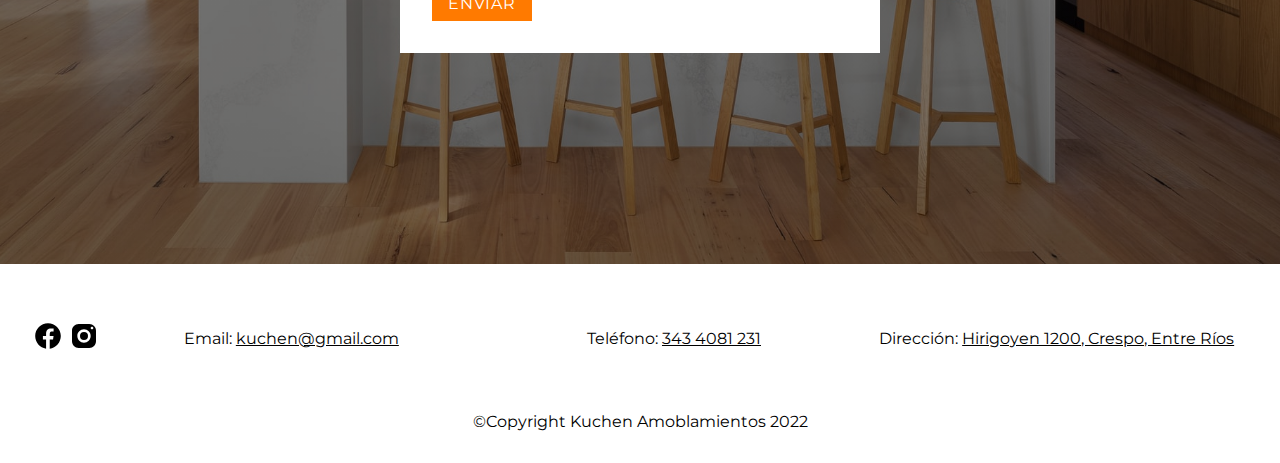
==== commit 221c3989: "responsivenes for reditection page is now fixed" ====
--- a/index.html
+++ b/index.html
@@ -72,8 +72,7 @@
                         <p>
                             Somos una empresa que hace más de 30 se dedica al
                             diseño, producción e instalación de amoblamientos de
-                            cocina, baños, establecimientos comerciales, como
-                            tembien muebles especiales.
+                            cocina, baños, establecimientos comerciales.
                         </p>
                     </div>
                     <div>
--- a/css/main.css
+++ b/css/main.css
@@ -764,6 +764,11 @@
 .section__thanks > div > h1 {
   font-size: 2rem;
 }
+@media (max-width: 37.5em) {
+  .section__thanks > div > h1 {
+    font-size: 1.5rem;
+  }
+}
 .section__thanks > div > p {
   margin: 1rem 0;
 }
@@ -771,6 +776,15 @@
   align-items: center;
   display: flex;
   justify-content: space-between;
+}
+@media (max-width: 37.5em) {
+  .section__thanks--links {
+    flex-direction: column;
+    align-items: start;
+  }
+}
+.section__thanks--links a {
+  text-align: center;
 }
 .section__thanks--links-social > a {
   display: inline-block;
